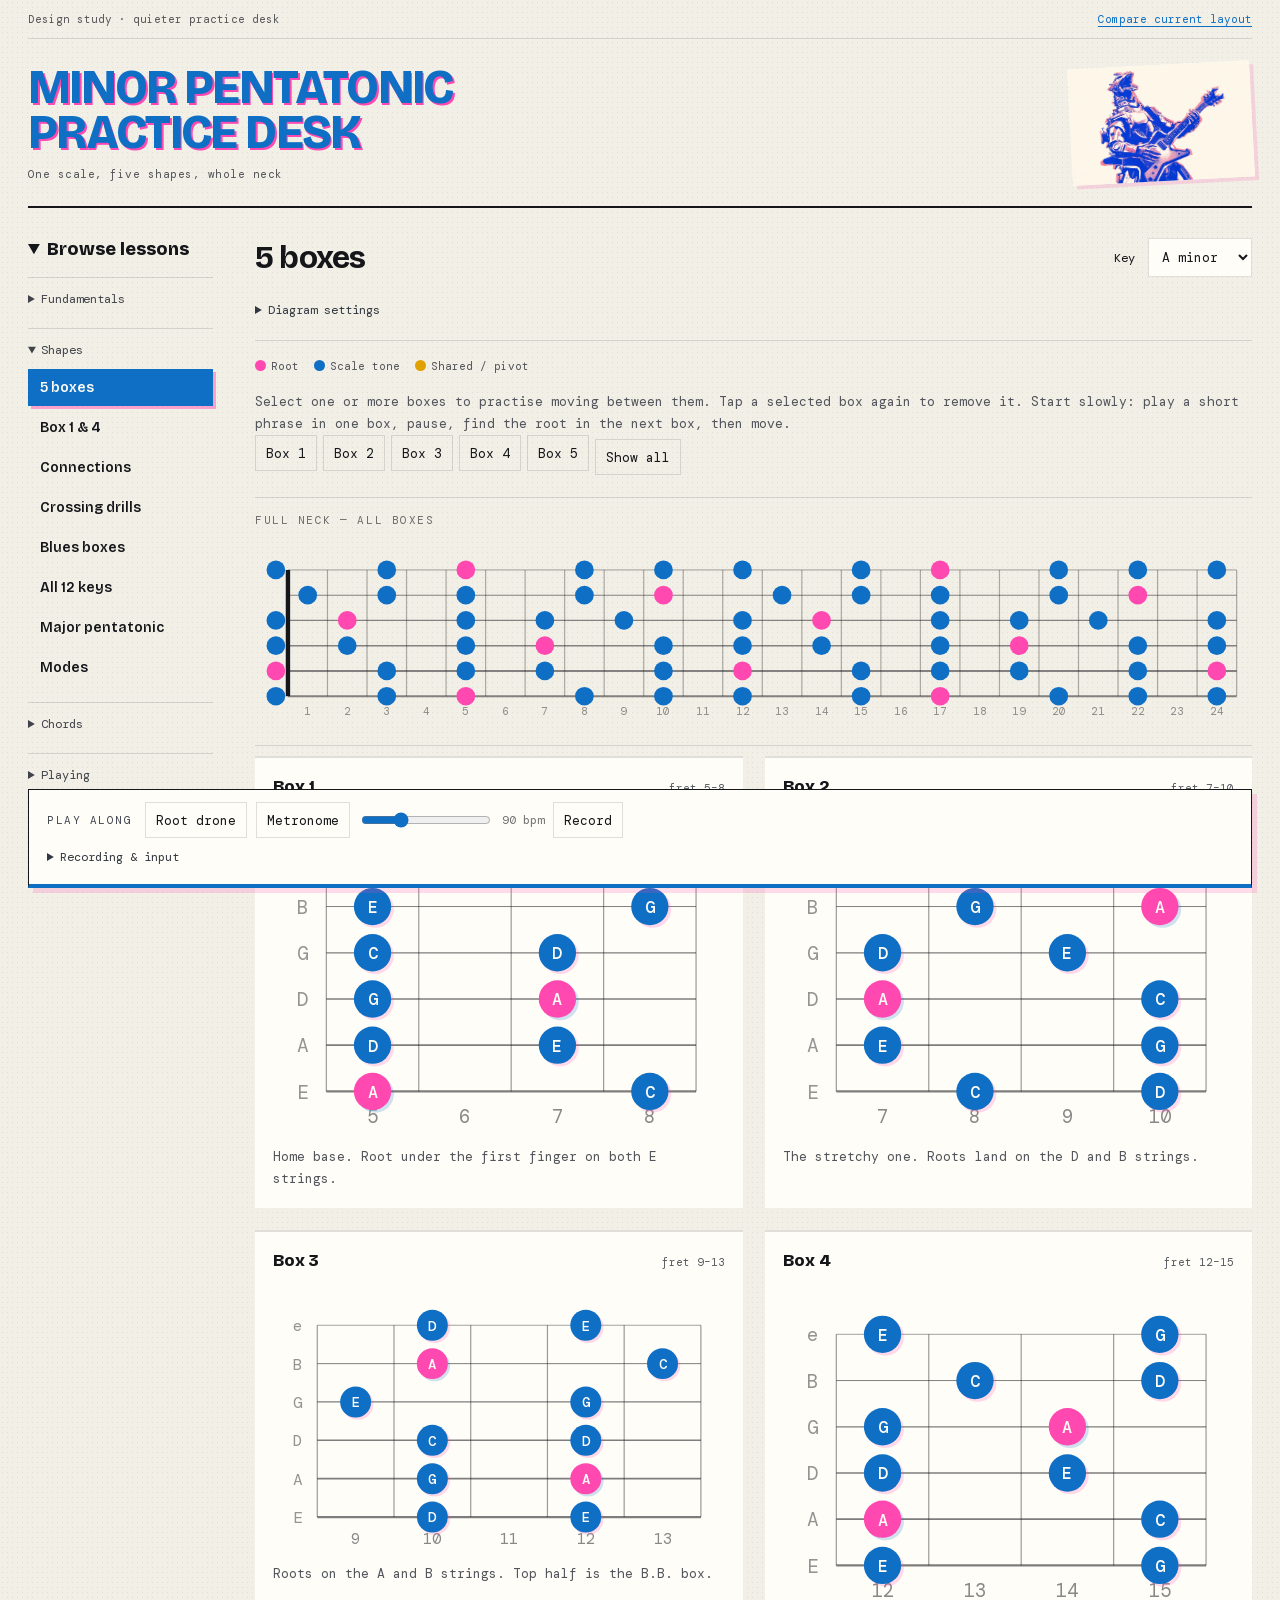
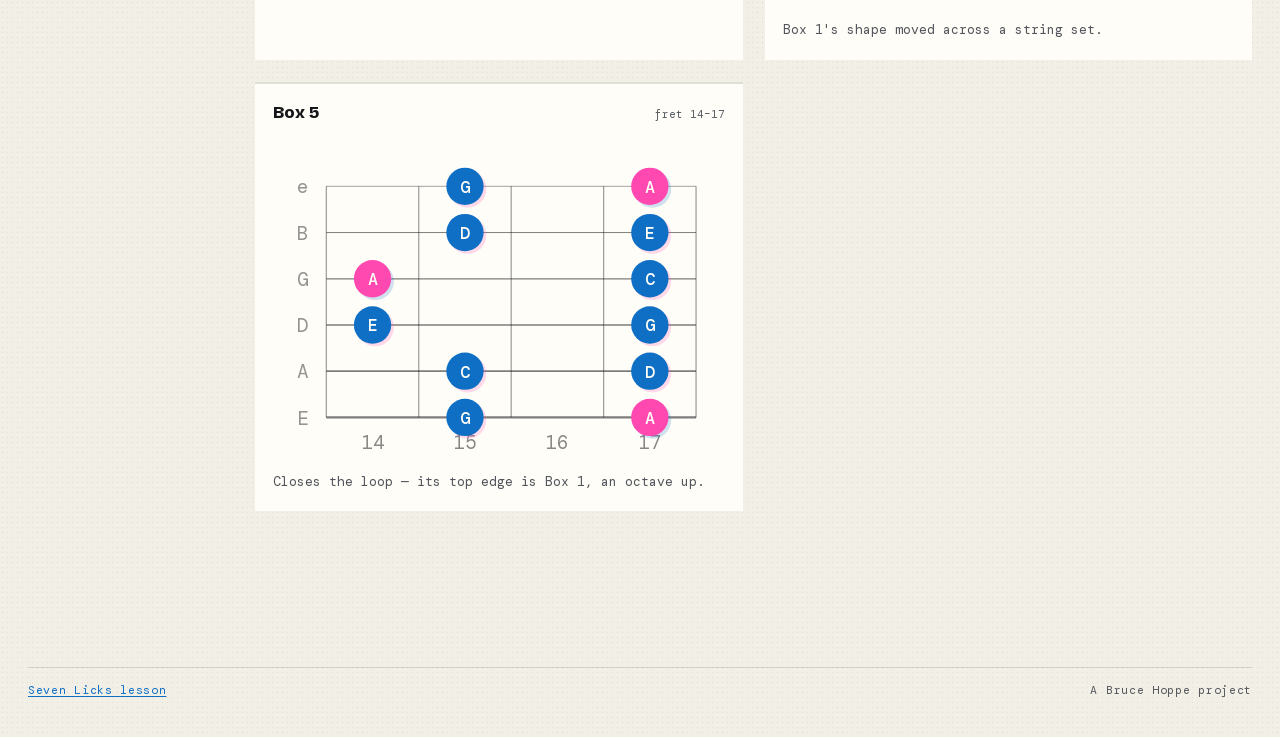
==== docs/ui-mockup/index.html @ 79105e8a "Add interactive risograph UI decluttering study" ====
<!DOCTYPE html>
<html lang="en">
<head>
<base href="../../web/">
<meta charset="utf-8">
<meta http-equiv="Content-Security-Policy" content="default-src 'self'; script-src 'self'; style-src 'self' 'unsafe-inline'; img-src 'self' data:; media-src 'self' blob: data:; object-src 'none'; base-uri 'none'; form-action 'none'">
<meta name="viewport" content="width=device-width, initial-scale=1">
<link rel="icon" href="assets/icon.svg" type="image/svg+xml">
<link rel="apple-touch-icon" href="assets/icon-180.png">
<title>Practice Desk — quieter risograph mockup</title>
<link rel="stylesheet" href="app.css">
<link rel="stylesheet" href="explorers.css">
<link rel="stylesheet" href="../docs/ui-mockup/mockup.css">
</head>
<body>
<div class="wrap">
  <h1>Minor pentatonic<br>practice desk</h1>
  <p class="sub">One scale, five shapes, whole neck</p>

  <figure class="hero">
    <img src="assets/kaiju-guitar.jpg" width="800" height="509"
      alt="A riso-printed kaiju in armour, drawn in blue and pink, playing an electric guitar">
  </figure>

  <div class="row" id="keys"><span class="lbl" id="keylbl">Key</span></div>
  <nav id="views" aria-label="Views"></nav>

  <div class="bar">
    <div class="row" id="labels"><span class="lbl">Dots</span></div>
    <div class="row" id="chords"><span class="lbl">Chord tones</span></div>
    <div class="row" id="regs"><span class="lbl">Register</span></div>
    <div class="row" id="extras"><span class="lbl">Blue note</span></div>
    <div class="row" id="play">
      <span class="lbl">Play along</span>
      <button id="drone">Root drone</button>
      <button id="click">Metronome</button>
      <input type="range" id="bpm" min="40" max="220" value="90" aria-label="Tempo">
      <span id="bpmv" style="font-size:12px;opacity:.6">90 bpm</span>
      <button id="recbtn" aria-pressed="false" title="Record a take: the settings are in the Record row below">Record</button>
      <span id="audiomsg" style="font-size:11.5px;color:var(--pink);flex-basis:100%;line-height:1.5"></span>
    </div>
    <div class="row" id="approw" hidden>
      <span class="lbl">App</span>
      <button id="quitapp">Quit</button>
      <span id="appver" style="font-size:11.5px;opacity:.55"></span>
      <span id="quitmsg" style="font-size:11.5px;color:var(--pink)"></span>
    </div>
  </div>

  <div class="legend">
    <div><i class="swatch" style="background:var(--pink)"></i>Root</div>
    <div><i class="swatch" style="background:var(--blue)"></i>Scale tone</div>
    <div><i class="swatch" style="background:var(--gold)"></i>Shared / pivot</div>
    <div><i class="swatch ringed"></i>Chord tone</div>
    <div><i class="swatch hollow"></i>Optional colour tone</div>
    <div><i class="swatch dashed"></i>♭5 blue note</div>
  </div>

  <section id="v-path">
    <p class="tip" style="max-width:64ch;margin:0 0 8px;font-size:12.5px">
      There's far more here than anyone should try to absorb at once. This is the order to take it in.
      Each stage has one job and a test you can actually fail — <b>don't move on until you pass it</b>.
      The timings are indicative; the tests aren't.</p>
    <p class="tip" style="max-width:64ch;margin:0 0 18px;font-size:12.5px">
      The single most common mistake is treating soloing as a scale problem. It isn't. It's a
      rhythm-and-phrasing problem played with scale notes, which is why stages 1 and 3 matter more
      than everything after them.</p>
    <div class="grid wide" id="path"></div>
  </section>

  <section id="v-tune" hidden>
    <p class="tip" style="max-width:64ch;margin:0 0 18px;font-size:12.5px">
      Two things to do with your guitar plugged in (or near the microphone). Tune before every session:
      a guitar slightly out of tune makes every bend and chord sound wrong, and you learn to hear it as
      normal. Then check your bends: your ear can't judge a bend while your hands are busy making it.
      Both use the input chosen under <b>Record → Settings</b>; nothing is recorded or kept.</p>
    <div class="grid wide">
      <div class="card" id="tunercard">
        <h2>Tuner<em>play one open string at a time</em></h2>
        <div class="row" id="tunings"><span class="lbl">Tuning</span></div>
        <div class="row" style="margin-top:8px"><button id="tunelisten" aria-pressed="false">Start listening</button></div>
        <div id="tunerread" class="tunerread" aria-live="polite"></div>
        <div class="row" id="tunerefs" style="margin-top:10px"><span class="lbl">Hear a string</span></div>
        <p class="tip">Tune up to a note, not down: if a string is sharp, go below it and come back up, so the
          string settles against the peg and stays in tune. Within 5 cents is in tune.</p>
      </div>
      <div class="card" id="bendcard">
        <h2>Bend and vibrato check<em>hear the target, then bend to it</em></h2>
        <div class="row" id="bendpresets"><span class="lbl">Classic bends</span></div>
        <div class="row" style="margin-top:6px"><span class="lbl">String</span>
          <select id="bendstring" aria-label="String"></select>
          <span class="lbl">Fret</span><input type="number" id="bendfret" min="1" max="22" value="7" aria-label="Fret" style="width:4.5em">
          <span class="lbl">Bend</span><select id="bendamt" aria-label="How far to bend">
            <option value="1">½ step</option><option value="2" selected>Whole step</option>
            <option value="3">1½ steps</option><option value="0">None: vibrato only</option></select></div>
        <p class="tip" id="bendwhat"></p>
        <div class="row"><button id="bendheartarget">Hear the target</button><button id="bendhearfret">Hear the fretted note</button>
          <button id="bendlisten" aria-pressed="false">Start listening</button></div>
        <div id="bendtrace" class="bendtrace"></div>
        <div class="status" id="bendstatus" aria-live="polite"></div>
        <ul class="loglist" id="bendlog"></ul>
      </div>
      <div class="card">
        <h2>How to use it<em>three minutes, every session</em></h2>
        <ol>
          <li><b>Hear the target</b>, then play the target note fretted, so it's in your head.</li>
          <li>Play the fretted note and bend up to it. Hold it. Let the note finish: the check reads it when the sound stops.</li>
          <li>Flat is the usual miss, and it's the one that sounds like a mistake. If you land flat, push further with the same fingers; add a finger behind the one bending (third finger bending, second and first behind it).</li>
          <li>Then vibrato: hold the bent note and move it with the wrist, not the finger. Aim for an even speed. Five or six wobbles a second, a quarter of a semitone either side, is a usual blues vibrato; faster and narrower sounds nervous, slower and wider sounds like a singer.</li>
          <li>Five bends in tune in a row, then take it into a lick. Record one, and listen back.</li>
        </ol>
      </div>
    </div>
  </section>

  <section id="v-song" hidden>
    <p class="tip" style="max-width:64ch;margin:0 0 18px;font-size:12.5px">
      The missing piece is almost always this: <b>the scale comes from the song, not from the guitar.</b>
      You don't decide to play A minor pentatonic — the song decides, and your job is to find out what it
      already chose. Here's the whole procedure.</p>
    <div class="grid wide" id="song"></div>
  </section>

  <section id="v-melody" hidden>
    <p class="tip" style="max-width:64ch;margin:0 0 18px;font-size:12.5px">
      Melody is a <b>shape over time</b>. Scale playing is a sequence of notes. These four things
      convert one into the other.</p>
    <div class="grid wide" id="melody"></div>
  </section>

  <section id="v-boxes">
    <p class="tip">Select one or more boxes to practise moving between them. Tap a selected box again to remove it.
      Start slowly: play a short phrase in one box, pause, find the root in the next box, then move.</p>
    <div class="row"><div class="row" id="boxselect" role="group" aria-label="Select practice boxes"></div><button id="boxreset">Show all</button></div>
    <div class="map"><div class="maplabel" id="maplabel" aria-live="polite">Full neck — all boxes</div><div id="fullmap"></div></div>
    <p class="tip" id="boxorder" style="margin:-14px 0 18px;font-size:12px"></p>
    <div class="grid" id="boxes"></div>
  </section>

  <section id="v-hijaz" hidden>
    <p class="tip">Use the pentatonic boxes you know as landmarks for a new sound. Work with one short phrase before exploring the whole scale.</p>
    <div class="row"><button id="hijazexample">Load E example · Box 1 at fret 12</button>
      <a href="five-pentatonic-boxes-phrygian-dominant.html" target="_blank" rel="noreferrer">Open your original E reference</a></div>
    <div class="grid wide" id="hijazlesson"></div>
    <h2>Five familiar neighbourhoods<em>Phrygian dominant around your pentatonic boxes</em></h2>
    <p class="tip">Pink = root; blue = shared 4, 5 and ♭7; gold = ♭2, 3 and ♭6.
      These diagrams show only Phrygian dominant notes. The minor third is omitted.
      Tap notes to hear them; use Dots for names or degrees. These are fret windows, not fixed fingerings: shift rather than force a stretch.
      Your original reference reaches fret 25; the interactive diagrams stop at fret 24. Use Octave down to explore a lower position.</p>
    <div class="grid" id="hijazboxes"></div>
    <div class="grid wide" id="hijazpractice"></div>
  </section>

  <section id="v-open" hidden>
    <p class="tip">Retune, make a chord, play an answer. These diagrams use the named tuning; the rest of the app stays in standard tuning.</p>
    <div class="row" id="opentuningpick"><span class="lbl">Tuning</span></div>
    <div class="grid wide" id="opentuninglesson"></div>
    <h2>Four starting points</h2>
    <div class="grid" id="opentuningcards"></div>
    <div class="tuning-routine" aria-label="Slow practice sequence">
      <div><span>2 minutes</span><b>Tune → recheck</b><span>Check every string twice.</span></div>
      <div><span>4 minutes</span><b>Open → 5 → 7 → open</b><span>One chord every four clicks.</span></div>
      <div><span>4 minutes</span><b>Chord → phrase → rest</b><span>Use the tab. Repeat at 60 bpm.</span></div>
    </div>
    <details><summary>Retuning, practice and sources</summary>
      <ol><li><b>Check every string twice.</b> Tune slowly from standard and recheck after the first pass; changed tension can pull the other strings sharp or flat.</li>
      <li><b>Follow the string markings.</b> Drop D examples use only strings 6–4. Open G examples mute string 6. Open D and E use all six.</li>
      <li><b>Find roots before shapes.</b> Mark every root on the 6th, 5th and 1st strings. In an open tuning, a familiar grip may produce a different chord.</li>
      <li><b>Add one scale fragment.</b> Play the supplied tab over your own loop. Standard-tuning box shapes need remapping after retuning.</li>
      <li><b>Return to standard deliberately.</b> Say the tuning aloud before changing back and retune each string rather than trusting one reference note.</li></ol>
      <p>Sources: Fender's setup guides to Open D, Open E and Drop D tuning; Rocksmith's guide to Open G.</p>
    </details>
  </section>

  <section id="v-solo" hidden>
    <p class="tip" style="max-width:64ch;margin:0 0 14px;font-size:12.5px">
      Pick the shapes you're working on, then build a run inside them. <b>Tap any note on the zone map to
      add it</b> — you'll hear it as you go — and the run below records the order, the tab and the
      fingering. Play it back at the tempo on the slider above.</p>
    <div class="row" id="soloboxes"><span class="lbl">Boxes</span></div>
    <div class="row" id="solopatterns"><span class="lbl">Fill with</span></div>
    <div class="map">
      <div class="maplabel" id="solomaplabel">Zone</div>
      <div id="solomap"></div>
      <p class="tip" id="solozonetip" style="margin:10px 0 0;font-size:12px"></p>
    </div>
    <div class="grid wide" id="solocards"></div>
  </section>

  <section id="v-connect" hidden>
    <p class="tip" style="max-width:60ch;margin:0 0 18px;font-size:12.5px">
      Every box overlaps the next by exactly one note per string: <b>the higher note of a box is the
      lower note of the box above it</b>. Those gold notes are your doors.</p>
    <div class="grid wide" id="connect"></div>
  </section>

  <section id="v-land" hidden>
    <p class="tip" style="max-width:64ch;margin:0 0 8px;font-size:12.5px">
      You don't need five shapes to cover the neck. <b>Box 1 and Box 4 are the two landmarks</b> —
      between them they give you a root under the index finger in two different places, and almost
      everything most players do lives in one or the other.</p>
    <p class="tip" style="max-width:64ch;margin:0 0 18px;font-size:12.5px">
      Learn these two cold and treat 2, 3 and 5 as the connective tissue between them.</p>
    <div class="grid wide" id="land"></div>
  </section>

  <section id="v-major" hidden>
    <p class="tip" style="max-width:64ch;margin:0 0 8px;font-size:12.5px">
      The same five shapes, read from the other end. This is <b>major pentatonic as one diagonal run</b>
      up the neck, root on the A string: two notes on E, three on A, two on D, three on G, two on B,
      three on high e. That 2&ndash;3&ndash;2&ndash;3&ndash;2&ndash;3 alternation is the whole pattern.</p>
    <p class="tip" style="max-width:64ch;margin:0 0 14px;font-size:12.5px">
      Pick a key and the shape keeps its fingering and slides. It carries its own key list, because
      major keys are spelled with flats where the minor ones are not &mdash; D&#9837; major, not C&#9839;.</p>
    <div class="row" id="majorkeys"><span class="lbl">Major key</span></div>
    <div class="row" id="majoropts">
      <span class="lbl">Dots</span>
      <button id="majormode" aria-pressed="false">Note names</button>
      <button id="majorarrows" aria-pressed="true">Shift arrows</button>
    </div>
    <div class="grid wide">
      <div class="card">
        <h2>The diagonal<em id="majorpos"></em></h2>
        <div id="majorboard"></div>
        <p class="tip" id="majorcap"></p>
      </div>
      <div class="card">
        <h2>Frets, string by string<em>high e first</em></h2>
        <pre id="majortab"></pre>
        <p class="tip"><b>The arrows</b> mark the third note on each three-note string &mdash; the stretch
          that moves you up a position.</p>
        <p class="tip"><b>The G-to-B jump</b> is one fret wider than the others because the B string is
          tuned a half step tighter. Same reason barre chords bend there.</p>
        <p class="tip"><b>Relative minor:</b> the same dots played from the sixth degree are the minor
          pentatonic box in the rest of this desk.</p>
      </div>
    </div>
  </section>

  <section id="v-modes" hidden>
    <p class="tip" style="max-width:64ch;margin:0 0 8px;font-size:12.5px">
      <b>A shape is not a mode.</b> Play these notes over the wrong chord and you will hear the major
      scale they came from, not the mode you meant. What makes a mode is the harmony underneath it —
      so start the <b>Root drone</b> in the bar above before you play a single shape here.</p>
    <p class="tip" style="max-width:64ch;margin:0 0 8px;font-size:12.5px">
      Every mode below is drawn from the <b>same root</b> — whichever key is selected at the top. That is
      deliberate. Comparing D dorian to C major tells you they share notes; it tells you nothing about
      how dorian sounds. Holding the root still and moving one note does.
    <p class="tip" style="max-width:64ch;margin:0 0 18px;font-size:12.5px">
      Each mode names the one or two notes that separate it from the major or minor scale you already
      know. Those are drawn <b>gold</b>. Learn to hear those notes and you have learned the mode; the
      rest of the scale you can already play.</p>
    <div class="row" id="modes"><span class="lbl">Mode</span></div>
    <div class="grid wide" id="modesummary"></div>
    <p class="tip" style="max-width:64ch;margin:18px 0 8px;font-size:12.5px">
      The same five neighbourhoods as the pentatonic boxes, with the rest of the scale filled in around
      them. You are not learning five new shapes — you are adding two notes to shapes you have.</p>
    <div class="grid" id="modeboxes"></div>
  </section>

  <section id="v-notes" hidden>
    <p class="tip" style="max-width:64ch;margin:0 0 8px;font-size:12.5px">
      Every shape in this app moves around the neck without your knowing what a single note is called
      &mdash; which works until someone says <b>&ldquo;take it from the B&rdquo;</b>.</p>
    <p class="tip" style="max-width:64ch;margin:0 0 18px;font-size:12.5px">
      Three things, not 144 positions: <b>the open strings</b> (E A D G B e), <b>the seven naturals</b> and
      where the gaps are, and <b>one octave shape</b>. Five minutes a day, one string, said out loud.</p>

    <div class="row" id="notepick"><span class="lbl">Find every</span></div>
    <div class="row" id="stringpick"><span class="lbl">One string</span></div>
    <div class="map">
      <div class="maplabel" id="necklabel"></div>
      <div id="neck"></div>
    </div>

    <div class="grid wide">
      <div class="card">
        <h2>The landmarks<em>learn these first</em></h2>
        <ol>
          <li><b>Open strings, low to high: E A D G B e.</b> Every calculation starts from one of these.</li>
          <li><b>Fret 12 is the open string again</b>, so there are only twelve frets to learn.</li>
          <li><b>B to C and E to F have no sharp between them.</b> Those two gaps are where the mistakes are.</li>
          <li><b>Fret 5 is the next string open</b> &mdash; except G to B, which is fret 4.</li>
          <li><b>The low E and high e are identical.</b> Learn one, you have both.</li>
        </ol>
      </div>
      <div class="card">
        <h2>How to drill it<em>in order</em></h2>
        <ol>
          <li><b>One string, one week.</b> Up the low E naming each note aloud, then down. Two minutes daily.</li>
          <li><b>One note, whole neck.</b> Pick a note above and find every one of them.</li>
          <li><b>Name before you play.</b> Recognition is easy; recall is the skill.</li>
          <li><b>Use it for real.</b> Set a key here, then find that root in five places.</li>
        </ol>
      </div>
    </div>

    <p class="tip" style="max-width:64ch;margin:22px 0 8px;font-size:12.5px">
      <b>The octave shape</b> carries a note you know into an octave you don't &mdash; always the same
      distance, except across the G and B strings, where it shifts a fret.</p>
    <div class="grid" id="octaves"></div>
  </section>

  <section id="v-triads" hidden>
    <div class="card cx-intro">
      <h2>Triads<em>three notes, one recipe</em></h2>
      <p class="tip">A triad is a chord made of three different notes: a root, a 3rd and a 5th.
      Almost every chord you already play is a triad with some notes doubled.</p>
      <p class="tip">On guitar, one fret is one step, so you can count a triad's recipe in frets.
      Start on the root, go up 3 or 4 frets to the 3rd, then 3 or 4 more to the 5th.
      Those two gaps decide the chord's sound. Choose the chord with the <b>Key</b> menu below, or the <b>Root</b> buttons at the top.</p>
      <div id="triads-explorer"></div>
      <h3>What the three views show</h3>
      <ul>
        <li><b>Build it:</b> the recipe on one string. Major is 4 + 3 frets, minor is 3 + 4,
        diminished is 3 + 3 and augmented is 4 + 4.</li>
        <li><b>Change one note:</b> the same grip in all four qualities. Minor moves the 3rd
        down one fret, diminished also moves the 5th down, augmented moves the 5th up.
        The dashed outline shows where the note was.</li>
        <li><b>Inside barre chords:</b> a six-string barre chord holds only three different
        notes. Step across the strings to find the triads hiding in it. Where a group
        of three strings has no 3rd, it's a power chord with an octave, not a triad.</li>
      </ul>
      <h3>Practice order</h3>
      <ol>
        <li>Build it: play each recipe on one string, counting the frets out loud.</li>
        <li>Change one note: play a major grip, then lower one finger for minor. Listen
        to how one fret turns bright into sad.</li>
        <li>Inside barre chords: play your G barre chord, then only its top three
        strings. Same chord, smaller and clearer.</li>
        <li>Take one grip into the 12-bar trainer and play it on every chord change.</li>
      </ol>
      <p class="tip"><b>The test:</b> without looking, turn a major grip into minor, then back again, on
      three different string sets.</p>
    </div>
    <h3 class="cx-more">Every triad shape, in detail</h3>
    <p class="tip" style="max-width:64ch;margin:0 0 8px;font-size:12.5px">
      A triad is a chord with nothing wasted: <b>three notes &mdash; a root, a 3rd and a 5th</b>. Every
      full chord you know is one of these with notes doubled. Strip those doublings away and a chord
      becomes small enough to grab anywhere on the neck.</p>
    <p class="tip" style="max-width:64ch;margin:0 0 8px;font-size:12.5px">
      This is the missing step between a power chord and a scale. A power chord has no 3rd, so it is
      neither major nor minor. A scale is seven notes and easy to wander around in. A triad is the three
      notes that <b>are</b> the chord &mdash; the ones the Blues trainer keeps telling you to aim at.</p>
    <p class="tip" style="max-width:64ch;margin:0 0 18px;font-size:12.5px">
      Take them <b>three strings at a time</b>. That is the whole trick: one small shape on one string
      set, moved to three places, covers the neck. Then move the set.</p>

    <div class="row" id="triadkinds"><span class="lbl">Quality</span></div>
    <div class="row" id="triadsets"><span class="lbl">String set</span></div>
    <div class="grid wide" id="triadsummary"></div>
    <p class="tip" id="triadcount" style="max-width:64ch;margin:18px 0 8px;font-size:12.5px"></p>
    <div class="grid" id="triadshapes"></div>

    <div class="grid wide" style="margin-top:22px">
      <div class="card">
        <h2>Why bother<em>what triads unlock</em></h2>
        <ol>
          <li><b>Play chords anywhere.</b> Three shapes on one string set and you can play that chord at
            any point on the neck, instead of running back to an open position.</li>
          <li><b>Rhythm parts that stay out of the way.</b> Triads on the top three strings sit above the
            bass and below the vocal. Full barre chords in the same spot just make mud.</li>
          <li><b>Solos that follow the chords.</b> The Blues trainer names a target tone every bar. The
            triad <em>is</em> those target tones, in a shape your hand can find.</li>
          <li><b>Chord &rarr; arpeggio &rarr; scale.</b> Play the triad, play the same notes one at a
            time, then fill in the scale around it in the same position. Do that with every new chord and
            the neck stops being a grid of shapes.</li>
        </ol>
      </div>
      <div class="card">
        <h2>How to practise them<em>in order</em></h2>
        <ol>
          <li><b>One quality, one string set.</b> Major on strings 1&ndash;2&ndash;3. Play all three
            shapes up the neck, then back down, naming the bass note each time.</li>
          <li><b>Major to minor.</b> Take each shape and move the single note that is the 3rd down one
            fret. Same shape family, opposite mood &mdash; hear it.</li>
          <li><b>Move the set, not the shape.</b> Same three shapes on strings 2&ndash;3&ndash;4. The
            geometry shifts when the B string is involved; that is the same G-to-B exception as everywhere
            else.</li>
          <li><b>Over the trainer.</b> Start the 12-bar trainer and play one triad per bar. Nothing
            teaches chord changes faster than having to find one in time.</li>
        </ol>
        <p class="tip">Dot labels follow the <b>Dots</b> setting in the toolbar: switch to Intervals to
          see 1, 3 and 5 instead of note names.</p>
      </div>
    </div>
  </section>

  <section id="v-inv" hidden>
    <div class="card cx-intro">
      <h2>Inversions<em>three grips of the same chord</em></h2>
      <p class="tip">A triad has three notes. An inversion is just a different one of them on the
      bottom. Picture three cards in a stack: take the bottom card, put it on top, and
      you have the next inversion.</p>
      <p class="tip">In a band, the bass player covers the lowest note, so you don't need to think
      about bass notes yet. Think of inversions as three grips of the same chord,
      stacked up the neck. The names come later. Choose the chord with the <b>Key</b> menu below, or the <b>Root</b> buttons at the top.</p>
      <h3>How to read the explorer</h3>
      <ul>
        <li>Colour shows each note's job: root, 3rd or 5th. The root is also a square,
        so you can spot it without colour.</li>
        <li>The card stack shows the grip from top string to bottom string. The bottom
        card is outlined. Step up the neck and watch the bottom card move to the top.</li>
        <li>The outlined dots are the other grips of the same chord, so you can see the
        whole cycle while you play one grip.</li>
      </ul>
      <div id="inversions-explorer"></div>
      <h3>Practice order</h3>
      <ol>
        <li>Stay on G B e and switch between Major and Minor. Only the 3rd moves, down
        one fret. That is the difference between major and minor in every grip.</li>
        <li>Move down the string sets: D G B, then A D G, then E A D. Shapes change on
        sets that include the B string, because the B string is tuned differently.
        The colours still tell you which inversion you're on.</li>
        <li>Turn on the pentatonic with A minor. Every minor grip sits inside the scale
        you already know: these are the chord tones to land on when you solo.</li>
        <li>Press Play all up the neck and play each grip along with it. Then try a new
        key without looking at the screen.</li>
      </ol>
      <p class="tip"><b>The test:</b> play the three grips of G on the top strings with your eyes closed,
      then find the same three for C.</p>
    </div>
    <h3 class="cx-more">Why it matters</h3>
    <p class="tip" style="max-width:64ch;margin:0 0 8px;font-size:12.5px">
      Forget the word. <b>An inversion is one action on a chord you already know:</b> take the bottom
      note and move it to the top. <b>Press the button below and watch it happen</b> &mdash; three
      presses bring it back where it started.</p>
    <p class="tip" style="max-width:64ch;margin:0 0 18px;font-size:12.5px">
      Nothing added, nothing removed: same chord, same three notes, stacked in a different order.</p>

    <div class="grid wide" id="invdemo"></div>
    <div class="grid wide" id="invmove" style="margin-top:20px"></div>
    <div class="grid wide" id="invnot" style="margin-top:20px"></div>

    <p class="tip" style="max-width:64ch;margin:26px 0 8px;font-size:12.5px">
      <b>Now on the guitar.</b> The same three stacks as three shapes you can hold. The bottom note of
      each diagram is the bottom note of each stack above &mdash; the only thing that differs.</p>
    <div class="row" id="invsets"><span class="lbl">String set</span></div>
    <div class="grid" id="invwhat"></div>

    <p class="tip" style="max-width:64ch;margin:26px 0 8px;font-size:12.5px">
      <b>Two chords is enough to feel it.</b> Play the first. Then the second the way you already know
      it &mdash; notice the jump. Then the third card, the same chord inverted: no jump at all.</p>
    <div class="grid" id="invtwo"></div>

    <p class="tip" style="max-width:64ch;margin:22px 0 8px;font-size:12.5px">
      <b>Three shapes, then they repeat.</b> Root, first, second, root an octave up &mdash; one cycle
      covering the whole neck. See it and you stop learning positions.</p>
    <div class="map">
      <div class="maplabel" id="invnecklabel"></div>
      <div id="invneck"></div>
    </div>

    <p class="tip" style="max-width:64ch;margin:22px 0 8px;font-size:12.5px">
      <b>The payoff, measured.</b> What that does for one change, inversions do for a whole song. Below,
      the same progression twice on one neck &mdash; every chord in root position, then each taking its
      nearest shape &mdash; with the distance measured.</p>
    <div class="row" id="invprogs"><span class="lbl">Progression</span></div>
    <p class="tip" id="invprogtip" style="max-width:64ch;margin:0 0 14px;font-size:12.5px"></p>
    <div class="grid wide" id="invcompare"></div>
    <p class="tip" id="invverdict" style="max-width:70ch;margin:16px 0 0;font-size:13px"></p>

    <div class="grid wide" style="margin-top:26px">
      <div class="card">
        <h2>What inversions are for<em>most useful first</em></h2>
        <ol>
          <li><b>Stay in one place.</b> Changes stop being jumps: fewer missed chords, less noise between them.</li>
          <li><b>Voice leading.</b> Notes move a fret or not at all. That is what makes a part sound
            arranged rather than strummed.</li>
          <li><b>Choose the bass note.</b> C/E between C and F walks the bass C&ndash;E&ndash;F. That is
            what a slash chord is for.</li>
          <li><b>Control the top note.</b> The highest note is heard as the melody, so the inversion picks
            the tune.</li>
        </ol>
      </div>
      <div class="card">
        <h2>How to practise them<em>in order</em></h2>
        <ol>
          <li><b>One chord, three shapes.</b> Root, first, second, root &mdash; and back, naming the bass aloud.</li>
          <li><b>Two chords.</b> Play I, then find the IV closest to your hand before moving.</li>
          <li><b>Whole progression, one five-fret region.</b> Then again five frets higher.</li>
          <li><b>Over the 12-bar trainer.</b> One chord per bar. A jump means you chose wrong in the bar before.</li>
        </ol>
      </div>
    </div>

    <p class="tip" style="max-width:64ch;margin:22px 0 0;font-size:12.5px">
      A caution: the lowest note is only the bass if nobody else is playing one. Alone, your C/E is an
      inversion; over a bass player holding the root, it is a texture and the chord still sounds like C.</p>
  </section>

  <section id="v-chart" hidden>
    <p class="tip" style="max-width:64ch;margin:0 0 8px;font-size:12.5px">
      Every key at once. <b style="color:var(--blue)">Blue = Box 1</b>,
      <b style="color:#9a6f00">gold = Box 4</b>, pink rings are roots. Labels under each zone read
      <i>shape · starting fret</i>. Where a shape fits twice on a 22-fret neck it's drawn twice —
      that's the same shape an octave apart, not a new one.</p>
    <p class="tip" style="max-width:64ch;margin:0 0 18px;font-size:12.5px">
      Notice the pattern: <b>the gold zone is always seven frets right of the blue one</b>, in every
      key, without exception. That gap never changes — only where the pair sits on the neck.</p>
    <p class="tip" style="max-width:64ch;margin:0 0 18px;font-size:12.5px">
      <b style="color:var(--pink)">The pink path is the slide run</b> from Box 1 up into Box 4 — every
      note of it, with arrows on the two slides. It's the same run in every key; only the fret numbers
      move.</p>
    <p class="tip" style="max-width:64ch;margin:0 0 18px;font-size:12.5px">
      The faint grey dots are the rest of the scale. <b>There's no empty ground between the two
      landmarks</b> — Boxes 2 and 3 fill it, and the slide run walks straight through them. Tap any key
      to load it into the rest of the app.</p>
    <div class="grid" id="chart" style="grid-template-columns:repeat(auto-fit,minmax(420px,1fr))"></div>
  </section>

  <section id="v-blues" hidden>
    <p class="tip" style="max-width:60ch;margin:0 0 18px;font-size:12.5px">
      Not separate scales — small, high-value neighbourhoods carved out of the boxes you already know.</p>

    <div class="map">
      <div class="maplabel" id="bluesmaplabel">Whole neck — all five boxes with the ♭5 dropped in</div>
      <div id="bluesmap"></div>
      <div class="row" id="bluesfocus" style="margin-top:12px"><span class="lbl">Isolate</span></div>
      <p class="tip" id="bluestip" style="margin:8px 0 0;font-size:12px;max-width:64ch"></p>
    </div>

    <div class="grid" id="blues"></div>

    <div class="grid wide" style="margin-top:20px">
      <div class="card">
        <h2>How B.B. used it<em>economy</em></h2>
        <p class="tip">His root sits on the <b>B string under the index finger</b> — that's the anchor the
        whole box is built around, and it's why you so often saw him planted in one place, barely moving.
        The box is small on purpose. Nothing is there to run through; every note has to earn its place,
        so the expression comes from touch, vibrato and the exact timing of a bend rather than from
        speed.</p>
        <p class="tip">The theory move that makes it sound like him: he leans on the <b>major 6th</b>
        — the dashed note above — often in place of the ♭7. That single swap tilts a minor-sounding
        shape toward major, which is why his playing sounds sweet and vocal rather than dark. Keep the
        ♭7 as seasoning, not a foundation. One caution: over a genuinely minor blues the 6th clashes,
        so the sweet note belongs in major/dominant blues.</p>
        <p class="tip">And the vibrato. His was fast, wide and generated from the wrist, applied to a
        held note as the destination of a phrase. Practise it alone: one note, thirty seconds, no
        other notes allowed.</p>
      </div>
      <div class="card">
        <h2>How Albert used it<em>violence</em></h2>
        <p class="tip">Five notes off the top of Box 2 and almost nothing else — he reused the same
        small vocabulary constantly. What makes it enormous is the bending. He <b>overbent</b>: not
        just a whole step, but a step and a half or two full steps, bending one note up to the pitch
        of a note three or four frets higher, then dropping it in stages rather than releasing cleanly.
        He also stacked bends — hitting the same fret with a half-step, then a whole step, then further
        — so one note produced several pitches.</p>
        <p class="tip">Phrasing tells: he came in <b>late</b>, often on beat two rather than beat one,
        which gives the lines their slinky, behind-the-beat drag. And he liked resolving to the
        <b>5th</b> instead of the root — less final, more suspended.</p>
        <p class="tip">Worth knowing before you try to match him: he was a left-hander playing a
        right-handed Flying V flipped over, so the treble strings were nearest the floor and he
        <i>pulled</i> them downward instead of pushing up. He tuned well below standard, used very
        light strings, and played with thumb and fingers, no pick. The bends aren't superhuman —
        the setup was doing a lot of the work. On your SG in standard tuning, a step and a half is
        a realistic ceiling; go for the sound of the phrasing, not the exact interval.</p>
      </div>
      <div class="card">
        <h2>Where to hear and read it<em>search these titles</em></h2>
        <p class="tip"><b>Listen first.</b> B.B.: <i>Live at the Regal</i> (1965) — the whole record is
        the box in action. Albert: <i>Born Under a Bad Sign</i> (1967), and <i>Blues Power</i> from
        <i>Live Wire/Blues Power</i> for the bending at full stretch.</p>
        <p class="tip"><b>B.B. box lessons</b><br>
        Guitar World — the movable B.B. box<br>
        Premier Guitar — Deep Blues, with notation and a backing track<br>
        Happy Bluesman — what it is and how to use it<br>
        Active Melody — his approach to a solo</p>
        <p class="tip"><b>Albert King lessons</b><br>
        Happy Bluesman — the Albert King box<br>
        Happy Bluesman — bend stacking<br>
        Guitar World — Jared James Nichols on Albert's fingerstyle<br>
        Riff Journal — his upside-down setup and bending technique</p>
      </div>
    </div>
  </section>

  <section id="v-power" hidden>
    <p class="tip" style="max-width:62ch;margin:0 0 18px;font-size:12.5px">
      Two notes, no third, movable anywhere. The chords under a riff and the pentatonic scale over it are
      built from the same handful of notes — this is the rhythm side of everything else in here.</p>
    <div class="grid" id="power"></div>
    <h2 style="font-family:'Bricolage Grotesque',system-ui,sans-serif;font-size:20px;margin:30px 0 14px;
      text-transform:uppercase;letter-spacing:.02em">A full power-chord song</h2>
    <div class="grid" id="pcsong"></div>
  </section>

  <section id="v-form" hidden>
    <p class="tip" style="max-width:62ch;margin:0 0 18px;font-size:12.5px">
      How the pieces get ordered. Block width is bar count, so the shapes below are to scale.</p>
    <div class="grid" id="form"></div>
  </section>

  <section id="v-licks" hidden>
    <p class="tip" style="max-width:60ch;margin:0 0 8px;font-size:12.5px">
      Numbers are playing order. <b>b</b> bend, <b>r</b> release, <b>/</b> slide, <b>~</b> vibrato.</p>
    <p class="tip" style="max-width:60ch;margin:0 0 18px;font-size:12.5px">
      There is also a longer written lesson on seven Box 1 licks in A minor:
      <a href="seven-licks.html">open the Seven Licks lesson</a>.</p>
    <div class="grid wide" id="licks"></div>
  </section>

  <section id="v-cross" hidden>
    <p class="tip" style="max-width:62ch;margin:0 0 18px;font-size:12.5px">
      There is only one connection rule, repeated four times: <b>on every string, the upper note of a
      box is the lower note of the box above it</b>. Work these four drills in order — each one is a
      prerequisite for the next.</p>
    <div class="grid wide" id="cross"></div>
  </section>

  <section id="v-practice" hidden>
    <p class="tip" style="max-width:62ch;margin:0 0 18px;font-size:12.5px">
      Two timed routines from your practice guide, then the generators and tools.</p>
    <div class="grid wide" id="guide"></div>
    <h2 style="font-family:'Bricolage Grotesque',system-ui,sans-serif;font-size:20px;margin:30px 0 14px;
      text-transform:uppercase;letter-spacing:.02em">Tools</h2>
    <div class="grid wide">
      <div class="card" id="todaycard">
        <h2>Today<em>what to do next</em></h2>
        <div class="status" id="todaystreak"></div>
        <ul class="loglist" id="todaylist"></ul>
      </div>
      <div class="card" id="changescard">
        <h2>One-minute changes<em>the chord change, not the chord</em></h2>
        <p class="tip">Pick two chords. For one minute, switch between them as cleanly as you can, strumming once on each,
          and count each change (tap the button or press Space). Most of the difficulty in songs is the change,
          and this is the fastest way to make it automatic. Do two or three pairs a day; beat your best.</p>
        <div class="row" id="changepairs"></div>
        <div id="changeshapes" class="changeshapes"></div>
        <div class="row" style="margin-top:10px"><button id="changestart" aria-pressed="false">Start a minute</button>
          <button id="changetap" class="big" disabled>Changed</button><span id="changeclock" class="changeclock">1:00</span></div>
        <div class="status" id="changestatus" aria-live="polite"></div>
        <ul class="loglist" id="changelog"></ul>
      </div>
      <div class="card">
        <h2>Ear drill<em>hear the degree, then find it</em></h2>
        <p class="tip">The root plays, then one note of the scale. Name its degree by ear, then play it on your guitar.</p>
        <div class="row" id="earbtns"></div>
        <div class="row" style="margin-top:10px"><button id="earagain">Hear it again</button><button id="earroot">Hear the root</button><button id="earnext">New note</button></div>
        <div class="status" id="earstatus" aria-live="polite"></div>
        <ul class="loglist" id="earstats"></ul>
      </div>
      <div class="card">
        <h2>Find the note<em>tap the dots</em></h2>
        <div id="quizboard"></div>
        <div class="status" id="quizstatus"></div>
        <div class="row" style="margin-top:10px"><button id="newquiz">New drill</button></div>
      </div>
      <div class="card">
        <h2>Session<em>interleaved, ~25 min</em></h2>
        <ol id="session"></ol>
        <div class="row" style="margin-top:12px"><button id="newsession">Build another</button><button id="completesession">Log complete</button></div>
        <p class="tip">Say the shape's name out loud before you play it, and record one take at the end.</p>
      </div>
      <div class="card">
        <h2>Focus timer<em>work, then rest</em></h2>
        <div class="timerface" id="timerface" aria-live="polite">05:00</div>
        <div class="row">
          <button class="timerpreset" data-min="3">3 min</button><button class="timerpreset" data-min="5">5 min</button>
          <button class="timerpreset" data-min="10">10 min</button><button id="toggletimer">Start</button><button id="resettimer">Reset</button>
        </div>
        <p class="tip" id="timerstatus">Choose one drill. The timer keeps the session focused and sounds a cue when time is up.</p>
      </div>
      <div class="card">
        <h2>Tempo ladder<em>clean reps earn speed</em></h2>
        <p class="tip">Run the metronome at the current tempo, then add 5 bpm after each clean round. Mark a miss to drop 5 bpm and rebuild.</p>
        <div class="timerface"><span id="ladderbpm">90</span> <span style="font-size:14px">bpm</span></div>
        <div class="row"><button id="ladderclean">Clean · +5</button><button id="laddermiss">Miss · −5</button><button id="ladderreset">Start over</button></div>
        <div class="status" id="ladderstatus">Round 1 · starting tempo</div>
      </div>
      <div class="card">
        <h2>Practice log<em>stored on this device</em></h2>
        <div class="status" id="logsummary"></div><ul class="loglist" id="loglist"></ul>
        <div class="row" style="margin-top:10px"><button id="clearlog">Clear log</button></div>
        <p class="tip">Only completed generated sessions are recorded. Nothing leaves your browser.</p>
      </div>
    </div>
  </section>

  <section id="v-theory" hidden>
    <p class="tip theory-lead">
      Practice is not the score at the end of a repetition. <b>Learning is what returns after a gap,</b>
      in a new key, at a new starting point, or inside a complete song. This section turns the research
      behind the practice guide into decisions you can make at the guitar.</p>

    <div class="theory-cycle" aria-label="A research-informed practice cycle">
      <div><span>1</span><b>Cold attempt</b><small>Try before reviewing.</small></div>
      <div><span>2</span><b>Name the sound</b><small>Choose one audible result.</small></div>
      <div><span>3</span><b>Focused work</b><small>Repair a small passage.</small></div>
      <div><span>4</span><b>Change one thing</b><small>Start, key or context.</small></div>
      <div><span>5</span><b>Record once</b><small>Choose the next repair.</small></div>
      <div><span>6</span><b>Return later</b><small>Retest after a gap.</small></div>
    </div>

    <div class="arrangement-workbench">
      <div class="arrangement-intro">
        <h2>Finish the whole arrangement.</h2>
        <p>Map every section and the ending. Build a simplified complete form before polishing details.</p>
      </div>
      <div class="arrangement-map" aria-label="Example complete song form, with block width showing bar count">
        <div style="--bars:4"><b>Intro</b><small>4 bars</small></div>
        <div style="--bars:8"><b>Verse</b><small>8 bars</small></div>
        <div style="--bars:8"><b>Chorus</b><small>8 bars</small></div>
        <div style="--bars:8"><b>Verse</b><small>8 bars</small></div>
        <div style="--bars:8"><b>Chorus</b><small>8 bars</small></div>
        <div style="--bars:4"><b>Ending</b><small>4 bars</small></div>
      </div>
      <div class="repair-loop" aria-label="Whole-part-whole song repair">
        <div><span>1</span><b>Full take</b><small>Mark the first disruption.</small></div>
        <i aria-hidden="true">→</i>
        <div><span>2</span><b>Short repair</b><small>Include music on both sides.</small></div>
        <i aria-hidden="true">→</i>
        <div><span>3</span><b>Restore the form</b><small>Play through without restarting.</small></div>
      </div>
      <div class="arrangement-projects">
        <article>
          <h3>Song A <small>first complete project</small></h3>
          <label for="theory-song-a">Song and artist</label>
          <input id="theory-song-a" maxlength="150" placeholder="Choose a song you want to finish">
          <label for="theory-form-a">Version, section map, tempo and next repair</label>
          <textarea id="theory-form-a" maxlength="2000" rows="5"
            placeholder="Lesson/version • intro → verse → chorus… → ending • tempo • hardest join"></textarea>
          <p>Begin now. Learn the ending early.</p>
        </article>
        <article>
          <h3>Song B <small>next complete project</small></h3>
          <label for="theory-song-b">Song and artist</label>
          <input id="theory-song-b" maxlength="150" placeholder="Choose once Song A is ready to maintain">
          <label for="theory-form-b">Version, section map, tempo and next repair</label>
          <textarea id="theory-form-b" maxlength="2000" rows="5"
            placeholder="List every section, the ending, unfamiliar techniques and the next repair"></textarea>
          <p>Add B when A is continuous; keep A in rotation.</p>
        </article>
      </div>
      <div class="row arrangement-save">
        <button id="save-arrangements" type="button">Save song projects</button>
        <span id="arrangement-status" class="status" role="status"></span>
      </div>
      <div class="arrangement-checkpoint">
        <h3>Ready to share</h3>
        <div class="readiness" aria-label="Complete-song readiness markers">
          <span><b>1–2–3–4</b><small>Clear count-in</small></span>
          <span><b>A → B → C</b><small>Sections in order</small></span>
          <span><b>♩ = steady</b><small>Rhythm + harmony</small></span>
          <span><b>Slip ↗ rejoin</b><small>Keep going</small></span>
          <span><b>■</b><small>Intentional ending</small></span>
        </div>
        <p>Confirm all five in two full takes on separate practice days. A labelled simplified arrangement counts.</p>
      </div>
      <p class="arrangement-harmony"><b>Lead follows the song.</b> Check the key and chords before adding a scale.</p>
    </div>

    <div class="grid wide theory-grid">
      <article class="card theory-card">
        <p class="evidence-tag">Strong learning principle</p>
        <h2>Test tomorrow<em>not after ten repeats</em></h2>
        <p class="tip">Fluency during a session can be temporary. Begin with one unassisted attempt,
          work on the smallest failed part, then test the same target on another day. Keep the tempo and
          passage fixed so the comparison means something.</p>
        <p class="try-this"><b>Use it:</b> record a cold Box 1 → Box 2 crossing before looking at the diagram.</p>
      </article>

      <article class="card theory-card">
        <p class="evidence-tag">Music experiment</p>
        <h2>Plan → attempt → review<em>make feedback actionable</em></h2>
        <p class="tip">Set one precise goal, make an attempt, compare the result with the goal, and write
          one next action. A small randomized study with collegiate wind players supports this
          self-regulation loop; it does not establish an ideal session length for guitar.</p>
        <p class="try-this"><b>Use it:</b> “land the bend in tune” → record → “slow the approach, keep the target.”</p>
      </article>

      <article class="card theory-card new-evidence">
        <p class="evidence-tag">Additional music evidence</p>
        <h2>Hear the result first<em>external focus</em></h2>
        <p class="tip">Before playing, imagine or sing the phrase with its timing, tone and ending. While
          playing, attend to that intended sound rather than issuing instructions to each finger. A
          seven-player natural-trumpet study found better accuracy with this approach, but the sample
          was small and the result needs broader replication.</p>
        <p class="try-this"><b>Use it:</b> sing a two-bar answer, gesture its contour, then find it on the neck.</p>
      </article>

      <article class="card theory-card">
        <p class="evidence-tag">Context-dependent</p>
        <h2>Stabilize, then vary<em>blocked + interleaved</em></h2>
        <p class="tip">Use a short block to make an unfamiliar movement workable. Then rotate among a few
          related tasks or change one condition: key, tempo, starting string, or musical context. General
          motor research favours random practice for transfer, but applied effects are smaller and music
          studies are mixed—so random switching is not a universal rule.</p>
        <p class="try-this"><b>Use it:</b> four clean Box 1 crossings, then alternate Box 1, Box 2 and a song phrase.</p>
      </article>

      <article class="card theory-card new-evidence">
        <p class="evidence-tag">Additional music evidence</p>
        <h2>Hear a model, record, then judge yourself<em>model + self-evaluation</em></h2>
        <p class="tip">Hewitt (2001) compared junior-high band students who did or did not listen to a
          model, and did or did not evaluate their own recorded playing. Those who listened to a model
          <i>while</i> evaluating themselves improved more in tone, melodic and rhythmic accuracy,
          interpretation and overall performance; a model on its own made no difference, and intonation,
          technique and tempo did not improve more. It was 82 students on band instruments, so it is
          indirect evidence for guitar, but it is the reason this desk asks you to record, rate and
          re-rate a take rather than only play.</p>
        <p class="try-this"><b>Use it:</b> hear the model, record a take, rate it against one focus, then listen and rate again two days later.</p>
      </article>

      <article class="card theory-card new-evidence">
        <p class="evidence-tag">Additional music evidence</p>
        <h2>Let sleep divide attempts<em>consolidation, not magic</em></h2>
        <p class="tip">Piano studies found accuracy or some kinds of musical knowledge improved across
          intervals containing sleep. Sleep did not improve every measure, so treat it as a reason to stop
          a good session and retest—not as a substitute for practice.</p>
        <p class="try-this"><b>Use it:</b> end with three accurate slow passes; retest cold the next day before adding speed.</p>
      </article>

      <article class="card theory-card new-evidence">
        <p class="evidence-tag">Useful caution</p>
        <h2>Rest protects quality<em>the mechanism is disputed</em></h2>
        <p class="tip">Brief rests can reduce fatigue and give you a moment to hear the next phrase. Recent
          motor-sequence experiments challenge the claim that gains after ten-second breaks prove rapid
          offline learning. Take breaks to reset attention and tension; judge learning with a later test.</p>
        <p class="try-this"><b>Use it:</b> stop when timing or tension degrades, breathe, audiate once, then resume.</p>
      </article>
    </div>

    <div class="theory-boundary">
      <h2>What the evidence does not decide</h2>
      <p>The studies do not prescribe a perfect BPM ladder, a universal number of repetitions, or this
        desk’s 25-minute routine. Most music studies are small and many motor-learning studies use simple
        laboratory sequences rather than guitar performance. Use the principles as experiments: define a
        target, compare recordings after a gap, and keep the version that transfers into music.</p>
    </div>

    <details class="theory-sources">
      <summary>Research notes and sources</summary>
      <ul>
        <li>Boucher, Creech &amp; Dubé: guitar video feedback (DOI 10.1177/1029864918817577) — recording can change practice strategy; recording alone does not guarantee improvement.</li>
        <li>Miksza: self-regulation instruction (DOI 10.1177/0305735613500832) — a small randomized wind-player study supporting planning, self-evaluation and reflection.</li>
        <li>Soderstrom &amp; Bjork: learning versus performance (DOI 10.1177/1745691615569000) — why immediate improvement and durable learning must be measured separately.</li>
        <li>Simmons: distributed music practice (DOI 10.1177/0022429411424798) — supports returning to a task after a gap, without fixing a universal schedule.</li>
        <li>Williams, van Ketel &amp; Schaefer: external focus in music practice (DOI 10.1177/20592043231151416) — promising accuracy findings in seven conservatoire trumpet players.</li>
        <li>Hewitt (2001): modeling, self-evaluation and self-listening in junior-high instrumentalists, <i>Journal of Research in Music Education</i> 49(4), 307–322 (DOI 10.2307/3345614) — 82 band students; a model helped when combined with evaluating your own recording, not on its own, and not for intonation, technique or tempo.</li>
        <li>Simmons &amp; Duke: sleep and a keyboard melody (ERIC EJ763007) — music-specific evidence of accuracy gains across sleep.</li>
        <li>Van Hedger et al.: sleep consolidation of musical competence (2015) — sleep affected conceptual and motor errors differently.</li>
        <li>Czyż, Wójcik &amp; Solarská: contextual-interference meta-analysis (PMID 39205981) — transfer favoured random practice overall, with a smaller non-significant applied-setting estimate.</li>
        <li>Carter &amp; Grahn: blocked and interleaved music practice (PMC4989027) — a realistic but small advanced-clarinet study; broader music findings remain mixed.</li>
        <li>Micro-offline gains reappraisal (PMC12595466) — five motor-sequence experiments found short-rest gains were transient rather than evidence of offline learning.</li>
      </ul>
      <p class="tip">Focused research update checked 17 September 2026; not a systematic review. The guitar
        program this desk was designed from remains the design reference. Claims above distinguish direct
        music evidence from broader motor-learning evidence.</p>
    </details>
  </section>

  <section id="v-songs" hidden>
    <div class="card">
      <h2>Songs</h2>
      <p class="tip">Learn the whole song, then spend time on the part that needs it. Import an audio file you own; it stays in this browser on this device.</p>
      <div class="row">
        <label>Import audio <input id="songfile" type="file" accept=".mp3,.m4a,.wav,audio/mpeg,audio/mp4,audio/wav"></label>
        <label>Your songs <select id="songlist"><option value="">Choose a song</option></select></label>
      </div>
      <div id="songdetails" hidden>
        <div class="row">
          <label>Title <input id="songtitle" maxlength="200"></label>
          <label>Key <select id="songkey"></select></label>
          <label>BPM <input id="songbpm" type="number" min="40" max="200" value="90"></label>
          <button id="songtap">Tap tempo</button>
          <label>First downbeat (seconds) <input id="songdownbeat" type="number" min="0" step="0.001" value="0"></label>
          <button id="songsetdownbeat">Downbeat is here</button>
          <label>Form <input id="songform" maxlength="1000" placeholder="Intro, verse, chorus…"></label>
          <button id="songsave">Save details</button>
        </div>
        <div class="row">
          <label>Speed <select id="songspeed"><option value="1">100%</option><option value="0.9">90%</option><option value="0.75">75%</option><option value="0.5">50%</option></select></label>
          <label><input id="songcount" type="checkbox" checked> Four-beat count-in</label>
          <label><input id="songloop" type="checkbox"> A–B loop</label>
          <label>A (seconds) <input id="songloopa" type="number" min="0" step="0.01"></label>
          <label>B (seconds) <input id="songloopb" type="number" min="0" step="0.01"></label>
          <button id="songplay">Play song</button><button id="songstop">Stop song</button>
          <span id="songposition"></span>
        </div>
        <div class="row">
          <label>Chords <input id="songchords" maxlength="400" placeholder="Am | Dm | E7  (one bar each; repeats)" size="34"></label>
          <span id="songchordnote" class="bandnote"></span>
          <button id="songfindkey" title="Not sure of the key? The Over a song page walks you to the home note.">Not sure of the key? Find the home note</button>
        </div>
        <p class="tip">Enter the chords, then in any view turn Chord tones to <b>Follow backing</b>: the notes of each chord light up as the song plays, and the key buttons choose the pentatonic box for your solo.</p>
        <h3 class="cx-more">Sections</h3>
        <div id="songsections"></div>
        <div class="row">
          <label>Name <select id="secname"><option>Intro</option><option>Verse</option><option>Chorus</option><option>Solo</option><option>Bridge</option><option>Outro</option><option>Other</option></select></label>
          <label>Start (s) <input id="secstart" type="number" min="0" step="0.01"></label><button id="secstartnow">Start is here</button>
          <label>End (s) <input id="secend" type="number" min="0" step="0.01"></label><button id="secendnow">End is here</button>
          <button id="secadd">Add section</button>
          <select id="secform" aria-label="Build sections from a form"></select><button id="secbuild">Build</button>
        </div>
        <p class="tip">Speed changes keep the pitch. Save tempo and downbeat changes before playing. Start the song, then use Record in the Play along bar. A–B practice loops use the browser player and may have a small gap.</p>
      </div>
      <p id="songstatus" role="status" aria-live="polite">Import an MP3, M4A or WAV to begin.</p>
    </div>
    <div class="card" id="loopcard">
      <h2>Looper<em>record a loop, solo over it</em></h2>
      <p class="tip">Play a chord part for 1, 2, 4, 8 or 12 bars at the tempo in the Play along bar. It repeats on the audio clock with no gap, so you can solo over your own playing. Press <b>Record</b> in the Play along bar (Guitar + backing) to record your solo with the loop, or just practise over it. Your latency calibration puts the loop back on the beat you played to.</p>
      <div class="row">
        <label>Bars <select id="loopbars"><option>1</option><option>2</option><option selected>4</option><option>8</option><option>12</option></select></label>
        <label><input type="checkbox" id="loopcount" checked> Four-beat count-in</label>
        <button id="looprec">Record loop</button><button id="loopstop">Stop</button><button id="loopplay">Play loop</button><button id="loopclear">Clear</button>
        <label>Level <input type="range" id="loopvol" min="0" max="100" value="90" aria-label="Loop volume"></label>
        <span id="loopstate" class="bandnote"></span><span id="loopreadout" class="bandnote"></span>
      </div>
      <div class="row"><label>Chords <input id="loopchords" maxlength="400" placeholder="Am | Dm | E7  (one bar each; repeats)" size="34"></label><span id="loopchordnote" class="bandnote"></span></div>
      <p class="tip">Enter the loop's chords and, with Chord tones on <b>Follow backing</b> in any view, the notes of each chord light up as the loop plays.</p>
      <p id="loopmsg" role="status" aria-live="polite" class="tip"></p>
    </div>
    <div class="card" id="takecard">
      <h2>Your takes<em>kept on this device</em></h2>
      <p class="tip">Every take you record is kept here with its rating. Rate it against your one focus, come back two days later, listen with fresh ears and rate it again: the two ratings sit side by side.</p>
      <div class="row">
        <label>Song <select id="takefilter"><option value="">All takes</option></select></label>
        <button id="takeexport">Export all (zip)</button>
        <span id="takestorage" class="bandnote"></span>
      </div>
      <p id="rerate" class="tip" hidden></p>
      <div id="takelist"></div>
      <div id="takeprogress"></div>
      <h3 class="cx-more">Compare two takes</h3>
      <div class="row">
        <label>A <select id="aba"></select></label> <label>B <select id="abb"></select></label>
        <label>From <select id="absection"><option value="">From the first bar</option></select></label>
        <button id="abplay">Play A/B</button><button id="abswitch">Switch</button><button id="abstop">Stop</button>
        <span id="abside" class="bandnote"></span>
      </div>
      <div id="takedetail" hidden>
        <h3 id="taketitle"></h3>
        <audio id="takeplay" controls></audio>
        <div class="row">
          <label>Speed <select id="takespeed"><option value="1">100%</option><option value="0.9">90%</option><option value="0.75">75%</option><option value="0.5">50%</option></select></label>
          <label><input id="takeloop" type="checkbox"> A–B loop</label>
          <label>A (s) <input id="takeloopa" type="number" min="0" step="0.1"></label>
          <label>B (s) <input id="takeloopb" type="number" min="0" step="0.1"></label>
          <button id="takeasbacking" title="Keep this take as a backing to play along to and record over">Use as backing</button>
          <button id="takeclose">Close</button>
        </div>
        <div id="takelayers" hidden>
          <h3 class="cx-more">Layers</h3>
          <p id="laynote" class="tip"></p>
          <div class="row">
            <span class="mixpart"><label><input type="checkbox" id="layrhythm" checked> Rhythm take</label><input type="range" id="layrhythmv" min="0" max="100" value="80" aria-label="Rhythm take volume"></span>
            <span class="mixpart"><label><input type="checkbox" id="laysolo" checked> Your solo</label><input type="range" id="laysolov" min="0" max="100" value="100" aria-label="Solo volume"></span>
            <span class="mixpart"><label><input type="checkbox" id="layclick"> Click</label><input type="range" id="layclickv" min="0" max="100" value="50" aria-label="Click volume"></span>
            <button id="layplay">Play layers</button><button id="laystop">Stop</button>
          </div>
          <div class="row"><button id="laydlsolo">Download solo only</button><button id="laydlrhythm">Download rhythm only</button><button id="laydlboth">Download both mixed</button></div>
        </div>
        <div id="takewave" class="wave"></div>
        <div id="takemarks" class="tip"></div>
        <div id="taketiming"></div>
        <div id="takerate"></div>
        <label class="tip">What to fix next <input id="takenext" maxlength="200" placeholder="One line"></label>
      </div>
      <p id="takemsg" role="status" aria-live="polite" class="tip"></p>
    </div>
  </section>

  <section id="v-trainer" hidden>
    <figure class="hero poster">
      <img src="assets/rats-of-chaos.jpg" width="720" height="580" loading="lazy"
        alt="A riso-printed gig poster in yellow, blue and black: a kaiju smashing through a city, playing an electric guitar, under the title Rats of Chaos of Grid Lock">
      <figcaption>Your backing band: <b>Rats of Chaos of Grid Lock</b></figcaption>
    </figure>
    <p class="tip" style="max-width:64ch;margin:0 0 18px;font-size:12.5px">
      Hear where you are in the form. The current bar and chord move with the groove; aim each phrase
      toward the highlighted chord tone, then leave space for the form to answer.</p>
    <div class="card">
      <h2>12-bar blues<em id="trainerreadout">ready</em></h2>
      <div class="row" style="margin-top:12px">
        <span class="lbl">Form</span><select id="bluesform" aria-label="Blues form"></select>
        <span class="lbl">Feel</span><select id="groove" aria-label="Feel"><option value="shuffle">Shuffle</option><option value="straight">Straight rock</option><option value="slow">Slow blues 12/8</option><option value="funk">Funk 16ths</option></select>
        <button id="toggletrainer">Start with count-in</button><button id="resettrainer">Reset</button>
      </div>
      <div class="row" id="bandrow">
        <span class="lbl">Band</span>
        <button id="bandon" aria-pressed="true">Band</button>
        <label class="bandctl">Swing <input type="range" id="swing" min="50" max="75" step="1" value="67" list="swingmarks" aria-label="Swing"></label>
        <datalist id="swingmarks"><option value="50" label="straight"></option><option value="67" label="triplet"></option><option value="75" label="hard"></option></datalist>
        <span id="swingv" class="bandnote">67% · triplet feel</span>
        <select id="bandbass" aria-label="Bass line"><option value="walk">Bass: shuffle walk</option><option value="root5">Bass: root–fifth</option></select>
        <label class="bandctl"><input type="checkbox" id="bandride"> Ride cymbal</label>
        <button id="taptempo" title="Tap four times on the beat">Tap tempo</button>
        <span id="bandstatus" class="bandnote" style="flex-basis:100%;color:var(--pink)"></span>
      </div>
      <div class="row" id="practicerow">
        <span class="lbl">Practice</span>
        <select id="choruses" aria-label="How many choruses"><option value="0">Loop forever</option><option value="1">1 chorus</option><option value="2">2 choruses</option><option value="4">4 choruses</option><option value="8">8 choruses</option></select>
        <label class="bandctl"><input type="checkbox" id="ladderon"> Tempo ladder: +5 a chorus, up to</label>
        <input type="number" id="ladderto" min="45" max="220" step="5" value="140" aria-label="Tempo ladder target, bpm"><span class="bandnote">bpm</span>
        <select id="keycycle" aria-label="Key each chorus"><option value="">Same key</option><option value="fourth">Up a 4th each chorus</option><option value="random">Random key each chorus</option></select>
        <select id="drill" aria-label="Drill"><option value="">Band all the way</option><option value="dropout">Drop-out: 2 bars alone</option><option value="fours">Trade fours</option></select>
      </div>
      <div class="row" id="mixrow">
        <span class="lbl">Mix</span>
        <span class="mixpart"><button id="mixdrums" aria-pressed="true">Drums</button><input type="range" id="mixdrumsv" min="0" max="100" value="80" aria-label="Drums volume"></span>
        <span class="mixpart"><button id="mixbass" aria-pressed="true">Bass</button><input type="range" id="mixbassv" min="0" max="100" value="80" aria-label="Bass volume"></span>
        <span class="mixpart"><button id="mixkeys" aria-pressed="true">Keys</button><input type="range" id="mixkeysv" min="0" max="100" value="55" aria-label="Keys volume"></span>
        <span class="mixpart"><button id="mixguitar" aria-pressed="true">Rhythm guitar</button><input type="range" id="mixguitarv" min="0" max="100" value="55" aria-label="Rhythm guitar volume"></span>
      </div>
      <div class="bars" id="bluesbars"></div>
      <div class="status" id="trainertarget"></div>
      <p class="tip" id="formtip">Bars 1–4 establish home, bars 5–6 move to IV, and bar 9 begins the turnaround.
      Start with one note per bar. Later, approach the target from one scale tone above or below.</p>
      <p class="tip" id="formheard"></p>
      <p class="tip" style="opacity:.55">A bar showing two chords changes halfway through — the second chord
      arrives on beat 3. Every form here is a standard skeleton; recordings of the same tune often differ,
      and players substitute freely.</p>
    </div>
  </section>

  <section id="v-rhythm" hidden>
    <p class="tip" style="max-width:64ch;margin:0 0 18px;font-size:12.5px">
      Rhythm first, pitch second. Clap the pattern, play it on one root, then keep the rhythm unchanged
      while choosing notes from the current box.</p>
    <div class="grid wide">
      <div class="card">
        <h2>Phrase generator<em>one bar · sixteenth-note grid</em></h2>
        <div class="row" style="margin-top:12px">
          <span class="lbl">Density</span><select id="density" aria-label="Phrase density"><option value="sparse">Sparse</option><option value="medium" selected>Medium</option><option value="busy">Busy</option></select>
          <button id="newrhythm">New phrase</button><button id="togglerhythm">Play loop</button>
        </div>
        <div class="beatgrid" id="beatgrid" aria-label="Generated rhythm"></div>
        <div class="status" id="rhythmcount"></div>
      </div>
      <div class="card">
        <h2>Three-pass drill<em>hear it before adding notes</em></h2>
        <ol>
          <li><b>Clap it.</b> Count “1 e &amp; a” and keep every rest silent.</li>
          <li><b>One root.</b> Play the rhythm only on <span id="rhythmroot">A</span>.</li>
          <li><b>Make a phrase.</b> Keep the rhythm exact; choose no more than four scale notes.</li>
        </ol>
        <p class="tip" id="rhythmtip"></p>
      </div>
    </div>
  </section>

  <footer class="credit">
    <p><a href="seven-licks.html">Seven Licks lesson</a></p>
    <p id="credver"></p>
    <p>A Bruce Hoppe project</p>
  </footer>
</div>

<script src="chord-explorer.js" defer></script>
<script src="triads-explorer.js" defer></script>
<script src="inversions-explorer.js" defer></script>
<script src="band.js" defer></script>
<script src="analysis.js" defer></script>
<script src="pitch.js" defer></script>
<script src="tune.js" defer></script>
<script src="changes.js" defer></script>
<script src="library.js" defer></script>
<script src="looper.js" defer></script>
<script src="songs.js" defer></script>
<script src="app.js" defer></script>
<script src="../docs/ui-mockup/mockup.js" defer></script>
</body>
</html>
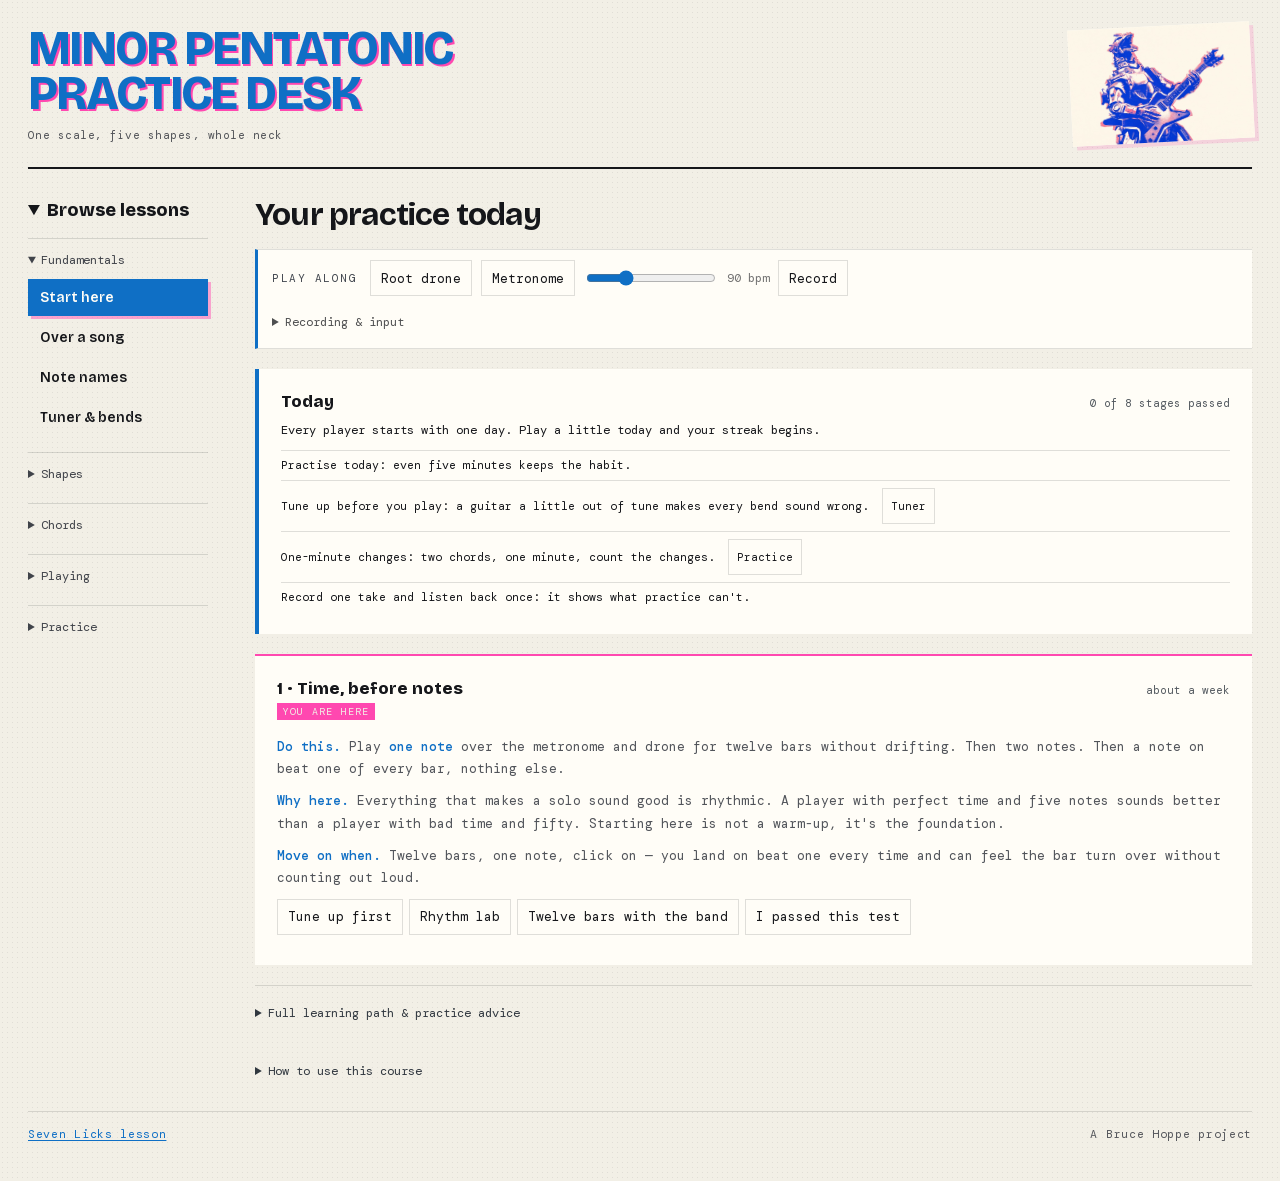
==== commit 2742ebf2: "Refresh practice desk UI" ====
--- a/docs/ui-mockup/index.html
+++ b/docs/ui-mockup/index.html
@@ -1,1065 +1,5 @@
-<!DOCTYPE html>
-<html lang="en">
-<head>
-<base href="../../web/">
-<meta charset="utf-8">
-<meta http-equiv="Content-Security-Policy" content="default-src 'self'; script-src 'self'; style-src 'self' 'unsafe-inline'; img-src 'self' data:; media-src 'self' blob: data:; object-src 'none'; base-uri 'none'; form-action 'none'">
-<meta name="viewport" content="width=device-width, initial-scale=1">
-<link rel="icon" href="assets/icon.svg" type="image/svg+xml">
-<link rel="apple-touch-icon" href="assets/icon-180.png">
-<title>Practice Desk — quieter risograph mockup</title>
-<link rel="stylesheet" href="app.css">
-<link rel="stylesheet" href="explorers.css">
-<link rel="stylesheet" href="../docs/ui-mockup/mockup.css">
-</head>
-<body>
-<div class="wrap">
-  <h1>Minor pentatonic<br>practice desk</h1>
-  <p class="sub">One scale, five shapes, whole neck</p>
-
-  <figure class="hero">
-    <img src="assets/kaiju-guitar.jpg" width="800" height="509"
-      alt="A riso-printed kaiju in armour, drawn in blue and pink, playing an electric guitar">
-  </figure>
-
-  <div class="row" id="keys"><span class="lbl" id="keylbl">Key</span></div>
-  <nav id="views" aria-label="Views"></nav>
-
-  <div class="bar">
-    <div class="row" id="labels"><span class="lbl">Dots</span></div>
-    <div class="row" id="chords"><span class="lbl">Chord tones</span></div>
-    <div class="row" id="regs"><span class="lbl">Register</span></div>
-    <div class="row" id="extras"><span class="lbl">Blue note</span></div>
-    <div class="row" id="play">
-      <span class="lbl">Play along</span>
-      <button id="drone">Root drone</button>
-      <button id="click">Metronome</button>
-      <input type="range" id="bpm" min="40" max="220" value="90" aria-label="Tempo">
-      <span id="bpmv" style="font-size:12px;opacity:.6">90 bpm</span>
-      <button id="recbtn" aria-pressed="false" title="Record a take: the settings are in the Record row below">Record</button>
-      <span id="audiomsg" style="font-size:11.5px;color:var(--pink);flex-basis:100%;line-height:1.5"></span>
-    </div>
-    <div class="row" id="approw" hidden>
-      <span class="lbl">App</span>
-      <button id="quitapp">Quit</button>
-      <span id="appver" style="font-size:11.5px;opacity:.55"></span>
-      <span id="quitmsg" style="font-size:11.5px;color:var(--pink)"></span>
-    </div>
-  </div>
-
-  <div class="legend">
-    <div><i class="swatch" style="background:var(--pink)"></i>Root</div>
-    <div><i class="swatch" style="background:var(--blue)"></i>Scale tone</div>
-    <div><i class="swatch" style="background:var(--gold)"></i>Shared / pivot</div>
-    <div><i class="swatch ringed"></i>Chord tone</div>
-    <div><i class="swatch hollow"></i>Optional colour tone</div>
-    <div><i class="swatch dashed"></i>♭5 blue note</div>
-  </div>
-
-  <section id="v-path">
-    <p class="tip" style="max-width:64ch;margin:0 0 8px;font-size:12.5px">
-      There's far more here than anyone should try to absorb at once. This is the order to take it in.
-      Each stage has one job and a test you can actually fail — <b>don't move on until you pass it</b>.
-      The timings are indicative; the tests aren't.</p>
-    <p class="tip" style="max-width:64ch;margin:0 0 18px;font-size:12.5px">
-      The single most common mistake is treating soloing as a scale problem. It isn't. It's a
-      rhythm-and-phrasing problem played with scale notes, which is why stages 1 and 3 matter more
-      than everything after them.</p>
-    <div class="grid wide" id="path"></div>
-  </section>
-
-  <section id="v-tune" hidden>
-    <p class="tip" style="max-width:64ch;margin:0 0 18px;font-size:12.5px">
-      Two things to do with your guitar plugged in (or near the microphone). Tune before every session:
-      a guitar slightly out of tune makes every bend and chord sound wrong, and you learn to hear it as
-      normal. Then check your bends: your ear can't judge a bend while your hands are busy making it.
-      Both use the input chosen under <b>Record → Settings</b>; nothing is recorded or kept.</p>
-    <div class="grid wide">
-      <div class="card" id="tunercard">
-        <h2>Tuner<em>play one open string at a time</em></h2>
-        <div class="row" id="tunings"><span class="lbl">Tuning</span></div>
-        <div class="row" style="margin-top:8px"><button id="tunelisten" aria-pressed="false">Start listening</button></div>
-        <div id="tunerread" class="tunerread" aria-live="polite"></div>
-        <div class="row" id="tunerefs" style="margin-top:10px"><span class="lbl">Hear a string</span></div>
-        <p class="tip">Tune up to a note, not down: if a string is sharp, go below it and come back up, so the
-          string settles against the peg and stays in tune. Within 5 cents is in tune.</p>
-      </div>
-      <div class="card" id="bendcard">
-        <h2>Bend and vibrato check<em>hear the target, then bend to it</em></h2>
-        <div class="row" id="bendpresets"><span class="lbl">Classic bends</span></div>
-        <div class="row" style="margin-top:6px"><span class="lbl">String</span>
-          <select id="bendstring" aria-label="String"></select>
-          <span class="lbl">Fret</span><input type="number" id="bendfret" min="1" max="22" value="7" aria-label="Fret" style="width:4.5em">
-          <span class="lbl">Bend</span><select id="bendamt" aria-label="How far to bend">
-            <option value="1">½ step</option><option value="2" selected>Whole step</option>
-            <option value="3">1½ steps</option><option value="0">None: vibrato only</option></select></div>
-        <p class="tip" id="bendwhat"></p>
-        <div class="row"><button id="bendheartarget">Hear the target</button><button id="bendhearfret">Hear the fretted note</button>
-          <button id="bendlisten" aria-pressed="false">Start listening</button></div>
-        <div id="bendtrace" class="bendtrace"></div>
-        <div class="status" id="bendstatus" aria-live="polite"></div>
-        <ul class="loglist" id="bendlog"></ul>
-      </div>
-      <div class="card">
-        <h2>How to use it<em>three minutes, every session</em></h2>
-        <ol>
-          <li><b>Hear the target</b>, then play the target note fretted, so it's in your head.</li>
-          <li>Play the fretted note and bend up to it. Hold it. Let the note finish: the check reads it when the sound stops.</li>
-          <li>Flat is the usual miss, and it's the one that sounds like a mistake. If you land flat, push further with the same fingers; add a finger behind the one bending (third finger bending, second and first behind it).</li>
-          <li>Then vibrato: hold the bent note and move it with the wrist, not the finger. Aim for an even speed. Five or six wobbles a second, a quarter of a semitone either side, is a usual blues vibrato; faster and narrower sounds nervous, slower and wider sounds like a singer.</li>
-          <li>Five bends in tune in a row, then take it into a lick. Record one, and listen back.</li>
-        </ol>
-      </div>
-    </div>
-  </section>
-
-  <section id="v-song" hidden>
-    <p class="tip" style="max-width:64ch;margin:0 0 18px;font-size:12.5px">
-      The missing piece is almost always this: <b>the scale comes from the song, not from the guitar.</b>
-      You don't decide to play A minor pentatonic — the song decides, and your job is to find out what it
-      already chose. Here's the whole procedure.</p>
-    <div class="grid wide" id="song"></div>
-  </section>
-
-  <section id="v-melody" hidden>
-    <p class="tip" style="max-width:64ch;margin:0 0 18px;font-size:12.5px">
-      Melody is a <b>shape over time</b>. Scale playing is a sequence of notes. These four things
-      convert one into the other.</p>
-    <div class="grid wide" id="melody"></div>
-  </section>
-
-  <section id="v-boxes">
-    <p class="tip">Select one or more boxes to practise moving between them. Tap a selected box again to remove it.
-      Start slowly: play a short phrase in one box, pause, find the root in the next box, then move.</p>
-    <div class="row"><div class="row" id="boxselect" role="group" aria-label="Select practice boxes"></div><button id="boxreset">Show all</button></div>
-    <div class="map"><div class="maplabel" id="maplabel" aria-live="polite">Full neck — all boxes</div><div id="fullmap"></div></div>
-    <p class="tip" id="boxorder" style="margin:-14px 0 18px;font-size:12px"></p>
-    <div class="grid" id="boxes"></div>
-  </section>
-
-  <section id="v-hijaz" hidden>
-    <p class="tip">Use the pentatonic boxes you know as landmarks for a new sound. Work with one short phrase before exploring the whole scale.</p>
-    <div class="row"><button id="hijazexample">Load E example · Box 1 at fret 12</button>
-      <a href="five-pentatonic-boxes-phrygian-dominant.html" target="_blank" rel="noreferrer">Open your original E reference</a></div>
-    <div class="grid wide" id="hijazlesson"></div>
-    <h2>Five familiar neighbourhoods<em>Phrygian dominant around your pentatonic boxes</em></h2>
-    <p class="tip">Pink = root; blue = shared 4, 5 and ♭7; gold = ♭2, 3 and ♭6.
-      These diagrams show only Phrygian dominant notes. The minor third is omitted.
-      Tap notes to hear them; use Dots for names or degrees. These are fret windows, not fixed fingerings: shift rather than force a stretch.
-      Your original reference reaches fret 25; the interactive diagrams stop at fret 24. Use Octave down to explore a lower position.</p>
-    <div class="grid" id="hijazboxes"></div>
-    <div class="grid wide" id="hijazpractice"></div>
-  </section>
-
-  <section id="v-open" hidden>
-    <p class="tip">Retune, make a chord, play an answer. These diagrams use the named tuning; the rest of the app stays in standard tuning.</p>
-    <div class="row" id="opentuningpick"><span class="lbl">Tuning</span></div>
-    <div class="grid wide" id="opentuninglesson"></div>
-    <h2>Four starting points</h2>
-    <div class="grid" id="opentuningcards"></div>
-    <div class="tuning-routine" aria-label="Slow practice sequence">
-      <div><span>2 minutes</span><b>Tune → recheck</b><span>Check every string twice.</span></div>
-      <div><span>4 minutes</span><b>Open → 5 → 7 → open</b><span>One chord every four clicks.</span></div>
-      <div><span>4 minutes</span><b>Chord → phrase → rest</b><span>Use the tab. Repeat at 60 bpm.</span></div>
-    </div>
-    <details><summary>Retuning, practice and sources</summary>
-      <ol><li><b>Check every string twice.</b> Tune slowly from standard and recheck after the first pass; changed tension can pull the other strings sharp or flat.</li>
-      <li><b>Follow the string markings.</b> Drop D examples use only strings 6–4. Open G examples mute string 6. Open D and E use all six.</li>
-      <li><b>Find roots before shapes.</b> Mark every root on the 6th, 5th and 1st strings. In an open tuning, a familiar grip may produce a different chord.</li>
-      <li><b>Add one scale fragment.</b> Play the supplied tab over your own loop. Standard-tuning box shapes need remapping after retuning.</li>
-      <li><b>Return to standard deliberately.</b> Say the tuning aloud before changing back and retune each string rather than trusting one reference note.</li></ol>
-      <p>Sources: Fender's setup guides to Open D, Open E and Drop D tuning; Rocksmith's guide to Open G.</p>
-    </details>
-  </section>
-
-  <section id="v-solo" hidden>
-    <p class="tip" style="max-width:64ch;margin:0 0 14px;font-size:12.5px">
-      Pick the shapes you're working on, then build a run inside them. <b>Tap any note on the zone map to
-      add it</b> — you'll hear it as you go — and the run below records the order, the tab and the
-      fingering. Play it back at the tempo on the slider above.</p>
-    <div class="row" id="soloboxes"><span class="lbl">Boxes</span></div>
-    <div class="row" id="solopatterns"><span class="lbl">Fill with</span></div>
-    <div class="map">
-      <div class="maplabel" id="solomaplabel">Zone</div>
-      <div id="solomap"></div>
-      <p class="tip" id="solozonetip" style="margin:10px 0 0;font-size:12px"></p>
-    </div>
-    <div class="grid wide" id="solocards"></div>
-  </section>
-
-  <section id="v-connect" hidden>
-    <p class="tip" style="max-width:60ch;margin:0 0 18px;font-size:12.5px">
-      Every box overlaps the next by exactly one note per string: <b>the higher note of a box is the
-      lower note of the box above it</b>. Those gold notes are your doors.</p>
-    <div class="grid wide" id="connect"></div>
-  </section>
-
-  <section id="v-land" hidden>
-    <p class="tip" style="max-width:64ch;margin:0 0 8px;font-size:12.5px">
-      You don't need five shapes to cover the neck. <b>Box 1 and Box 4 are the two landmarks</b> —
-      between them they give you a root under the index finger in two different places, and almost
-      everything most players do lives in one or the other.</p>
-    <p class="tip" style="max-width:64ch;margin:0 0 18px;font-size:12.5px">
-      Learn these two cold and treat 2, 3 and 5 as the connective tissue between them.</p>
-    <div class="grid wide" id="land"></div>
-  </section>
-
-  <section id="v-major" hidden>
-    <p class="tip" style="max-width:64ch;margin:0 0 8px;font-size:12.5px">
-      The same five shapes, read from the other end. This is <b>major pentatonic as one diagonal run</b>
-      up the neck, root on the A string: two notes on E, three on A, two on D, three on G, two on B,
-      three on high e. That 2&ndash;3&ndash;2&ndash;3&ndash;2&ndash;3 alternation is the whole pattern.</p>
-    <p class="tip" style="max-width:64ch;margin:0 0 14px;font-size:12.5px">
-      Pick a key and the shape keeps its fingering and slides. It carries its own key list, because
-      major keys are spelled with flats where the minor ones are not &mdash; D&#9837; major, not C&#9839;.</p>
-    <div class="row" id="majorkeys"><span class="lbl">Major key</span></div>
-    <div class="row" id="majoropts">
-      <span class="lbl">Dots</span>
-      <button id="majormode" aria-pressed="false">Note names</button>
-      <button id="majorarrows" aria-pressed="true">Shift arrows</button>
-    </div>
-    <div class="grid wide">
-      <div class="card">
-        <h2>The diagonal<em id="majorpos"></em></h2>
-        <div id="majorboard"></div>
-        <p class="tip" id="majorcap"></p>
-      </div>
-      <div class="card">
-        <h2>Frets, string by string<em>high e first</em></h2>
-        <pre id="majortab"></pre>
-        <p class="tip"><b>The arrows</b> mark the third note on each three-note string &mdash; the stretch
-          that moves you up a position.</p>
-        <p class="tip"><b>The G-to-B jump</b> is one fret wider than the others because the B string is
-          tuned a half step tighter. Same reason barre chords bend there.</p>
-        <p class="tip"><b>Relative minor:</b> the same dots played from the sixth degree are the minor
-          pentatonic box in the rest of this desk.</p>
-      </div>
-    </div>
-  </section>
-
-  <section id="v-modes" hidden>
-    <p class="tip" style="max-width:64ch;margin:0 0 8px;font-size:12.5px">
-      <b>A shape is not a mode.</b> Play these notes over the wrong chord and you will hear the major
-      scale they came from, not the mode you meant. What makes a mode is the harmony underneath it —
-      so start the <b>Root drone</b> in the bar above before you play a single shape here.</p>
-    <p class="tip" style="max-width:64ch;margin:0 0 8px;font-size:12.5px">
-      Every mode below is drawn from the <b>same root</b> — whichever key is selected at the top. That is
-      deliberate. Comparing D dorian to C major tells you they share notes; it tells you nothing about
-      how dorian sounds. Holding the root still and moving one note does.
-    <p class="tip" style="max-width:64ch;margin:0 0 18px;font-size:12.5px">
-      Each mode names the one or two notes that separate it from the major or minor scale you already
-      know. Those are drawn <b>gold</b>. Learn to hear those notes and you have learned the mode; the
-      rest of the scale you can already play.</p>
-    <div class="row" id="modes"><span class="lbl">Mode</span></div>
-    <div class="grid wide" id="modesummary"></div>
-    <p class="tip" style="max-width:64ch;margin:18px 0 8px;font-size:12.5px">
-      The same five neighbourhoods as the pentatonic boxes, with the rest of the scale filled in around
-      them. You are not learning five new shapes — you are adding two notes to shapes you have.</p>
-    <div class="grid" id="modeboxes"></div>
-  </section>
-
-  <section id="v-notes" hidden>
-    <p class="tip" style="max-width:64ch;margin:0 0 8px;font-size:12.5px">
-      Every shape in this app moves around the neck without your knowing what a single note is called
-      &mdash; which works until someone says <b>&ldquo;take it from the B&rdquo;</b>.</p>
-    <p class="tip" style="max-width:64ch;margin:0 0 18px;font-size:12.5px">
-      Three things, not 144 positions: <b>the open strings</b> (E A D G B e), <b>the seven naturals</b> and
-      where the gaps are, and <b>one octave shape</b>. Five minutes a day, one string, said out loud.</p>
-
-    <div class="row" id="notepick"><span class="lbl">Find every</span></div>
-    <div class="row" id="stringpick"><span class="lbl">One string</span></div>
-    <div class="map">
-      <div class="maplabel" id="necklabel"></div>
-      <div id="neck"></div>
-    </div>
-
-    <div class="grid wide">
-      <div class="card">
-        <h2>The landmarks<em>learn these first</em></h2>
-        <ol>
-          <li><b>Open strings, low to high: E A D G B e.</b> Every calculation starts from one of these.</li>
-          <li><b>Fret 12 is the open string again</b>, so there are only twelve frets to learn.</li>
-          <li><b>B to C and E to F have no sharp between them.</b> Those two gaps are where the mistakes are.</li>
-          <li><b>Fret 5 is the next string open</b> &mdash; except G to B, which is fret 4.</li>
-          <li><b>The low E and high e are identical.</b> Learn one, you have both.</li>
-        </ol>
-      </div>
-      <div class="card">
-        <h2>How to drill it<em>in order</em></h2>
-        <ol>
-          <li><b>One string, one week.</b> Up the low E naming each note aloud, then down. Two minutes daily.</li>
-          <li><b>One note, whole neck.</b> Pick a note above and find every one of them.</li>
-          <li><b>Name before you play.</b> Recognition is easy; recall is the skill.</li>
-          <li><b>Use it for real.</b> Set a key here, then find that root in five places.</li>
-        </ol>
-      </div>
-    </div>
-
-    <p class="tip" style="max-width:64ch;margin:22px 0 8px;font-size:12.5px">
-      <b>The octave shape</b> carries a note you know into an octave you don't &mdash; always the same
-      distance, except across the G and B strings, where it shifts a fret.</p>
-    <div class="grid" id="octaves"></div>
-  </section>
-
-  <section id="v-triads" hidden>
-    <div class="card cx-intro">
-      <h2>Triads<em>three notes, one recipe</em></h2>
-      <p class="tip">A triad is a chord made of three different notes: a root, a 3rd and a 5th.
-      Almost every chord you already play is a triad with some notes doubled.</p>
-      <p class="tip">On guitar, one fret is one step, so you can count a triad's recipe in frets.
-      Start on the root, go up 3 or 4 frets to the 3rd, then 3 or 4 more to the 5th.
-      Those two gaps decide the chord's sound. Choose the chord with the <b>Key</b> menu below, or the <b>Root</b> buttons at the top.</p>
-      <div id="triads-explorer"></div>
-      <h3>What the three views show</h3>
-      <ul>
-        <li><b>Build it:</b> the recipe on one string. Major is 4 + 3 frets, minor is 3 + 4,
-        diminished is 3 + 3 and augmented is 4 + 4.</li>
-        <li><b>Change one note:</b> the same grip in all four qualities. Minor moves the 3rd
-        down one fret, diminished also moves the 5th down, augmented moves the 5th up.
-        The dashed outline shows where the note was.</li>
-        <li><b>Inside barre chords:</b> a six-string barre chord holds only three different
-        notes. Step across the strings to find the triads hiding in it. Where a group
-        of three strings has no 3rd, it's a power chord with an octave, not a triad.</li>
-      </ul>
-      <h3>Practice order</h3>
-      <ol>
-        <li>Build it: play each recipe on one string, counting the frets out loud.</li>
-        <li>Change one note: play a major grip, then lower one finger for minor. Listen
-        to how one fret turns bright into sad.</li>
-        <li>Inside barre chords: play your G barre chord, then only its top three
-        strings. Same chord, smaller and clearer.</li>
-        <li>Take one grip into the 12-bar trainer and play it on every chord change.</li>
-      </ol>
-      <p class="tip"><b>The test:</b> without looking, turn a major grip into minor, then back again, on
-      three different string sets.</p>
-    </div>
-    <h3 class="cx-more">Every triad shape, in detail</h3>
-    <p class="tip" style="max-width:64ch;margin:0 0 8px;font-size:12.5px">
-      A triad is a chord with nothing wasted: <b>three notes &mdash; a root, a 3rd and a 5th</b>. Every
-      full chord you know is one of these with notes doubled. Strip those doublings away and a chord
-      becomes small enough to grab anywhere on the neck.</p>
-    <p class="tip" style="max-width:64ch;margin:0 0 8px;font-size:12.5px">
-      This is the missing step between a power chord and a scale. A power chord has no 3rd, so it is
-      neither major nor minor. A scale is seven notes and easy to wander around in. A triad is the three
-      notes that <b>are</b> the chord &mdash; the ones the Blues trainer keeps telling you to aim at.</p>
-    <p class="tip" style="max-width:64ch;margin:0 0 18px;font-size:12.5px">
-      Take them <b>three strings at a time</b>. That is the whole trick: one small shape on one string
-      set, moved to three places, covers the neck. Then move the set.</p>
-
-    <div class="row" id="triadkinds"><span class="lbl">Quality</span></div>
-    <div class="row" id="triadsets"><span class="lbl">String set</span></div>
-    <div class="grid wide" id="triadsummary"></div>
-    <p class="tip" id="triadcount" style="max-width:64ch;margin:18px 0 8px;font-size:12.5px"></p>
-    <div class="grid" id="triadshapes"></div>
-
-    <div class="grid wide" style="margin-top:22px">
-      <div class="card">
-        <h2>Why bother<em>what triads unlock</em></h2>
-        <ol>
-          <li><b>Play chords anywhere.</b> Three shapes on one string set and you can play that chord at
-            any point on the neck, instead of running back to an open position.</li>
-          <li><b>Rhythm parts that stay out of the way.</b> Triads on the top three strings sit above the
-            bass and below the vocal. Full barre chords in the same spot just make mud.</li>
-          <li><b>Solos that follow the chords.</b> The Blues trainer names a target tone every bar. The
-            triad <em>is</em> those target tones, in a shape your hand can find.</li>
-          <li><b>Chord &rarr; arpeggio &rarr; scale.</b> Play the triad, play the same notes one at a
-            time, then fill in the scale around it in the same position. Do that with every new chord and
-            the neck stops being a grid of shapes.</li>
-        </ol>
-      </div>
-      <div class="card">
-        <h2>How to practise them<em>in order</em></h2>
-        <ol>
-          <li><b>One quality, one string set.</b> Major on strings 1&ndash;2&ndash;3. Play all three
-            shapes up the neck, then back down, naming the bass note each time.</li>
-          <li><b>Major to minor.</b> Take each shape and move the single note that is the 3rd down one
-            fret. Same shape family, opposite mood &mdash; hear it.</li>
-          <li><b>Move the set, not the shape.</b> Same three shapes on strings 2&ndash;3&ndash;4. The
-            geometry shifts when the B string is involved; that is the same G-to-B exception as everywhere
-            else.</li>
-          <li><b>Over the trainer.</b> Start the 12-bar trainer and play one triad per bar. Nothing
-            teaches chord changes faster than having to find one in time.</li>
-        </ol>
-        <p class="tip">Dot labels follow the <b>Dots</b> setting in the toolbar: switch to Intervals to
-          see 1, 3 and 5 instead of note names.</p>
-      </div>
-    </div>
-  </section>
-
-  <section id="v-inv" hidden>
-    <div class="card cx-intro">
-      <h2>Inversions<em>three grips of the same chord</em></h2>
-      <p class="tip">A triad has three notes. An inversion is just a different one of them on the
-      bottom. Picture three cards in a stack: take the bottom card, put it on top, and
-      you have the next inversion.</p>
-      <p class="tip">In a band, the bass player covers the lowest note, so you don't need to think
-      about bass notes yet. Think of inversions as three grips of the same chord,
-      stacked up the neck. The names come later. Choose the chord with the <b>Key</b> menu below, or the <b>Root</b> buttons at the top.</p>
-      <h3>How to read the explorer</h3>
-      <ul>
-        <li>Colour shows each note's job: root, 3rd or 5th. The root is also a square,
-        so you can spot it without colour.</li>
-        <li>The card stack shows the grip from top string to bottom string. The bottom
-        card is outlined. Step up the neck and watch the bottom card move to the top.</li>
-        <li>The outlined dots are the other grips of the same chord, so you can see the
-        whole cycle while you play one grip.</li>
-      </ul>
-      <div id="inversions-explorer"></div>
-      <h3>Practice order</h3>
-      <ol>
-        <li>Stay on G B e and switch between Major and Minor. Only the 3rd moves, down
-        one fret. That is the difference between major and minor in every grip.</li>
-        <li>Move down the string sets: D G B, then A D G, then E A D. Shapes change on
-        sets that include the B string, because the B string is tuned differently.
-        The colours still tell you which inversion you're on.</li>
-        <li>Turn on the pentatonic with A minor. Every minor grip sits inside the scale
-        you already know: these are the chord tones to land on when you solo.</li>
-        <li>Press Play all up the neck and play each grip along with it. Then try a new
-        key without looking at the screen.</li>
-      </ol>
-      <p class="tip"><b>The test:</b> play the three grips of G on the top strings with your eyes closed,
-      then find the same three for C.</p>
-    </div>
-    <h3 class="cx-more">Why it matters</h3>
-    <p class="tip" style="max-width:64ch;margin:0 0 8px;font-size:12.5px">
-      Forget the word. <b>An inversion is one action on a chord you already know:</b> take the bottom
-      note and move it to the top. <b>Press the button below and watch it happen</b> &mdash; three
-      presses bring it back where it started.</p>
-    <p class="tip" style="max-width:64ch;margin:0 0 18px;font-size:12.5px">
-      Nothing added, nothing removed: same chord, same three notes, stacked in a different order.</p>
-
-    <div class="grid wide" id="invdemo"></div>
-    <div class="grid wide" id="invmove" style="margin-top:20px"></div>
-    <div class="grid wide" id="invnot" style="margin-top:20px"></div>
-
-    <p class="tip" style="max-width:64ch;margin:26px 0 8px;font-size:12.5px">
-      <b>Now on the guitar.</b> The same three stacks as three shapes you can hold. The bottom note of
-      each diagram is the bottom note of each stack above &mdash; the only thing that differs.</p>
-    <div class="row" id="invsets"><span class="lbl">String set</span></div>
-    <div class="grid" id="invwhat"></div>
-
-    <p class="tip" style="max-width:64ch;margin:26px 0 8px;font-size:12.5px">
-      <b>Two chords is enough to feel it.</b> Play the first. Then the second the way you already know
-      it &mdash; notice the jump. Then the third card, the same chord inverted: no jump at all.</p>
-    <div class="grid" id="invtwo"></div>
-
-    <p class="tip" style="max-width:64ch;margin:22px 0 8px;font-size:12.5px">
-      <b>Three shapes, then they repeat.</b> Root, first, second, root an octave up &mdash; one cycle
-      covering the whole neck. See it and you stop learning positions.</p>
-    <div class="map">
-      <div class="maplabel" id="invnecklabel"></div>
-      <div id="invneck"></div>
-    </div>
-
-    <p class="tip" style="max-width:64ch;margin:22px 0 8px;font-size:12.5px">
-      <b>The payoff, measured.</b> What that does for one change, inversions do for a whole song. Below,
-      the same progression twice on one neck &mdash; every chord in root position, then each taking its
-      nearest shape &mdash; with the distance measured.</p>
-    <div class="row" id="invprogs"><span class="lbl">Progression</span></div>
-    <p class="tip" id="invprogtip" style="max-width:64ch;margin:0 0 14px;font-size:12.5px"></p>
-    <div class="grid wide" id="invcompare"></div>
-    <p class="tip" id="invverdict" style="max-width:70ch;margin:16px 0 0;font-size:13px"></p>
-
-    <div class="grid wide" style="margin-top:26px">
-      <div class="card">
-        <h2>What inversions are for<em>most useful first</em></h2>
-        <ol>
-          <li><b>Stay in one place.</b> Changes stop being jumps: fewer missed chords, less noise between them.</li>
-          <li><b>Voice leading.</b> Notes move a fret or not at all. That is what makes a part sound
-            arranged rather than strummed.</li>
-          <li><b>Choose the bass note.</b> C/E between C and F walks the bass C&ndash;E&ndash;F. That is
-            what a slash chord is for.</li>
-          <li><b>Control the top note.</b> The highest note is heard as the melody, so the inversion picks
-            the tune.</li>
-        </ol>
-      </div>
-      <div class="card">
-        <h2>How to practise them<em>in order</em></h2>
-        <ol>
-          <li><b>One chord, three shapes.</b> Root, first, second, root &mdash; and back, naming the bass aloud.</li>
-          <li><b>Two chords.</b> Play I, then find the IV closest to your hand before moving.</li>
-          <li><b>Whole progression, one five-fret region.</b> Then again five frets higher.</li>
-          <li><b>Over the 12-bar trainer.</b> One chord per bar. A jump means you chose wrong in the bar before.</li>
-        </ol>
-      </div>
-    </div>
-
-    <p class="tip" style="max-width:64ch;margin:22px 0 0;font-size:12.5px">
-      A caution: the lowest note is only the bass if nobody else is playing one. Alone, your C/E is an
-      inversion; over a bass player holding the root, it is a texture and the chord still sounds like C.</p>
-  </section>
-
-  <section id="v-chart" hidden>
-    <p class="tip" style="max-width:64ch;margin:0 0 8px;font-size:12.5px">
-      Every key at once. <b style="color:var(--blue)">Blue = Box 1</b>,
-      <b style="color:#9a6f00">gold = Box 4</b>, pink rings are roots. Labels under each zone read
-      <i>shape · starting fret</i>. Where a shape fits twice on a 22-fret neck it's drawn twice —
-      that's the same shape an octave apart, not a new one.</p>
-    <p class="tip" style="max-width:64ch;margin:0 0 18px;font-size:12.5px">
-      Notice the pattern: <b>the gold zone is always seven frets right of the blue one</b>, in every
-      key, without exception. That gap never changes — only where the pair sits on the neck.</p>
-    <p class="tip" style="max-width:64ch;margin:0 0 18px;font-size:12.5px">
-      <b style="color:var(--pink)">The pink path is the slide run</b> from Box 1 up into Box 4 — every
-      note of it, with arrows on the two slides. It's the same run in every key; only the fret numbers
-      move.</p>
-    <p class="tip" style="max-width:64ch;margin:0 0 18px;font-size:12.5px">
-      The faint grey dots are the rest of the scale. <b>There's no empty ground between the two
-      landmarks</b> — Boxes 2 and 3 fill it, and the slide run walks straight through them. Tap any key
-      to load it into the rest of the app.</p>
-    <div class="grid" id="chart" style="grid-template-columns:repeat(auto-fit,minmax(420px,1fr))"></div>
-  </section>
-
-  <section id="v-blues" hidden>
-    <p class="tip" style="max-width:60ch;margin:0 0 18px;font-size:12.5px">
-      Not separate scales — small, high-value neighbourhoods carved out of the boxes you already know.</p>
-
-    <div class="map">
-      <div class="maplabel" id="bluesmaplabel">Whole neck — all five boxes with the ♭5 dropped in</div>
-      <div id="bluesmap"></div>
-      <div class="row" id="bluesfocus" style="margin-top:12px"><span class="lbl">Isolate</span></div>
-      <p class="tip" id="bluestip" style="margin:8px 0 0;font-size:12px;max-width:64ch"></p>
-    </div>
-
-    <div class="grid" id="blues"></div>
-
-    <div class="grid wide" style="margin-top:20px">
-      <div class="card">
-        <h2>How B.B. used it<em>economy</em></h2>
-        <p class="tip">His root sits on the <b>B string under the index finger</b> — that's the anchor the
-        whole box is built around, and it's why you so often saw him planted in one place, barely moving.
-        The box is small on purpose. Nothing is there to run through; every note has to earn its place,
-        so the expression comes from touch, vibrato and the exact timing of a bend rather than from
-        speed.</p>
-        <p class="tip">The theory move that makes it sound like him: he leans on the <b>major 6th</b>
-        — the dashed note above — often in place of the ♭7. That single swap tilts a minor-sounding
-        shape toward major, which is why his playing sounds sweet and vocal rather than dark. Keep the
-        ♭7 as seasoning, not a foundation. One caution: over a genuinely minor blues the 6th clashes,
-        so the sweet note belongs in major/dominant blues.</p>
-        <p class="tip">And the vibrato. His was fast, wide and generated from the wrist, applied to a
-        held note as the destination of a phrase. Practise it alone: one note, thirty seconds, no
-        other notes allowed.</p>
-      </div>
-      <div class="card">
-        <h2>How Albert used it<em>violence</em></h2>
-        <p class="tip">Five notes off the top of Box 2 and almost nothing else — he reused the same
-        small vocabulary constantly. What makes it enormous is the bending. He <b>overbent</b>: not
-        just a whole step, but a step and a half or two full steps, bending one note up to the pitch
-        of a note three or four frets higher, then dropping it in stages rather than releasing cleanly.
-        He also stacked bends — hitting the same fret with a half-step, then a whole step, then further
-        — so one note produced several pitches.</p>
-        <p class="tip">Phrasing tells: he came in <b>late</b>, often on beat two rather than beat one,
-        which gives the lines their slinky, behind-the-beat drag. And he liked resolving to the
-        <b>5th</b> instead of the root — less final, more suspended.</p>
-        <p class="tip">Worth knowing before you try to match him: he was a left-hander playing a
-        right-handed Flying V flipped over, so the treble strings were nearest the floor and he
-        <i>pulled</i> them downward instead of pushing up. He tuned well below standard, used very
-        light strings, and played with thumb and fingers, no pick. The bends aren't superhuman —
-        the setup was doing a lot of the work. On your SG in standard tuning, a step and a half is
-        a realistic ceiling; go for the sound of the phrasing, not the exact interval.</p>
-      </div>
-      <div class="card">
-        <h2>Where to hear and read it<em>search these titles</em></h2>
-        <p class="tip"><b>Listen first.</b> B.B.: <i>Live at the Regal</i> (1965) — the whole record is
-        the box in action. Albert: <i>Born Under a Bad Sign</i> (1967), and <i>Blues Power</i> from
-        <i>Live Wire/Blues Power</i> for the bending at full stretch.</p>
-        <p class="tip"><b>B.B. box lessons</b><br>
-        Guitar World — the movable B.B. box<br>
-        Premier Guitar — Deep Blues, with notation and a backing track<br>
-        Happy Bluesman — what it is and how to use it<br>
-        Active Melody — his approach to a solo</p>
-        <p class="tip"><b>Albert King lessons</b><br>
-        Happy Bluesman — the Albert King box<br>
-        Happy Bluesman — bend stacking<br>
-        Guitar World — Jared James Nichols on Albert's fingerstyle<br>
-        Riff Journal — his upside-down setup and bending technique</p>
-      </div>
-    </div>
-  </section>
-
-  <section id="v-power" hidden>
-    <p class="tip" style="max-width:62ch;margin:0 0 18px;font-size:12.5px">
-      Two notes, no third, movable anywhere. The chords under a riff and the pentatonic scale over it are
-      built from the same handful of notes — this is the rhythm side of everything else in here.</p>
-    <div class="grid" id="power"></div>
-    <h2 style="font-family:'Bricolage Grotesque',system-ui,sans-serif;font-size:20px;margin:30px 0 14px;
-      text-transform:uppercase;letter-spacing:.02em">A full power-chord song</h2>
-    <div class="grid" id="pcsong"></div>
-  </section>
-
-  <section id="v-form" hidden>
-    <p class="tip" style="max-width:62ch;margin:0 0 18px;font-size:12.5px">
-      How the pieces get ordered. Block width is bar count, so the shapes below are to scale.</p>
-    <div class="grid" id="form"></div>
-  </section>
-
-  <section id="v-licks" hidden>
-    <p class="tip" style="max-width:60ch;margin:0 0 8px;font-size:12.5px">
-      Numbers are playing order. <b>b</b> bend, <b>r</b> release, <b>/</b> slide, <b>~</b> vibrato.</p>
-    <p class="tip" style="max-width:60ch;margin:0 0 18px;font-size:12.5px">
-      There is also a longer written lesson on seven Box 1 licks in A minor:
-      <a href="seven-licks.html">open the Seven Licks lesson</a>.</p>
-    <div class="grid wide" id="licks"></div>
-  </section>
-
-  <section id="v-cross" hidden>
-    <p class="tip" style="max-width:62ch;margin:0 0 18px;font-size:12.5px">
-      There is only one connection rule, repeated four times: <b>on every string, the upper note of a
-      box is the lower note of the box above it</b>. Work these four drills in order — each one is a
-      prerequisite for the next.</p>
-    <div class="grid wide" id="cross"></div>
-  </section>
-
-  <section id="v-practice" hidden>
-    <p class="tip" style="max-width:62ch;margin:0 0 18px;font-size:12.5px">
-      Two timed routines from your practice guide, then the generators and tools.</p>
-    <div class="grid wide" id="guide"></div>
-    <h2 style="font-family:'Bricolage Grotesque',system-ui,sans-serif;font-size:20px;margin:30px 0 14px;
-      text-transform:uppercase;letter-spacing:.02em">Tools</h2>
-    <div class="grid wide">
-      <div class="card" id="todaycard">
-        <h2>Today<em>what to do next</em></h2>
-        <div class="status" id="todaystreak"></div>
-        <ul class="loglist" id="todaylist"></ul>
-      </div>
-      <div class="card" id="changescard">
-        <h2>One-minute changes<em>the chord change, not the chord</em></h2>
-        <p class="tip">Pick two chords. For one minute, switch between them as cleanly as you can, strumming once on each,
-          and count each change (tap the button or press Space). Most of the difficulty in songs is the change,
-          and this is the fastest way to make it automatic. Do two or three pairs a day; beat your best.</p>
-        <div class="row" id="changepairs"></div>
-        <div id="changeshapes" class="changeshapes"></div>
-        <div class="row" style="margin-top:10px"><button id="changestart" aria-pressed="false">Start a minute</button>
-          <button id="changetap" class="big" disabled>Changed</button><span id="changeclock" class="changeclock">1:00</span></div>
-        <div class="status" id="changestatus" aria-live="polite"></div>
-        <ul class="loglist" id="changelog"></ul>
-      </div>
-      <div class="card">
-        <h2>Ear drill<em>hear the degree, then find it</em></h2>
-        <p class="tip">The root plays, then one note of the scale. Name its degree by ear, then play it on your guitar.</p>
-        <div class="row" id="earbtns"></div>
-        <div class="row" style="margin-top:10px"><button id="earagain">Hear it again</button><button id="earroot">Hear the root</button><button id="earnext">New note</button></div>
-        <div class="status" id="earstatus" aria-live="polite"></div>
-        <ul class="loglist" id="earstats"></ul>
-      </div>
-      <div class="card">
-        <h2>Find the note<em>tap the dots</em></h2>
-        <div id="quizboard"></div>
-        <div class="status" id="quizstatus"></div>
-        <div class="row" style="margin-top:10px"><button id="newquiz">New drill</button></div>
-      </div>
-      <div class="card">
-        <h2>Session<em>interleaved, ~25 min</em></h2>
-        <ol id="session"></ol>
-        <div class="row" style="margin-top:12px"><button id="newsession">Build another</button><button id="completesession">Log complete</button></div>
-        <p class="tip">Say the shape's name out loud before you play it, and record one take at the end.</p>
-      </div>
-      <div class="card">
-        <h2>Focus timer<em>work, then rest</em></h2>
-        <div class="timerface" id="timerface" aria-live="polite">05:00</div>
-        <div class="row">
-          <button class="timerpreset" data-min="3">3 min</button><button class="timerpreset" data-min="5">5 min</button>
-          <button class="timerpreset" data-min="10">10 min</button><button id="toggletimer">Start</button><button id="resettimer">Reset</button>
-        </div>
-        <p class="tip" id="timerstatus">Choose one drill. The timer keeps the session focused and sounds a cue when time is up.</p>
-      </div>
-      <div class="card">
-        <h2>Tempo ladder<em>clean reps earn speed</em></h2>
-        <p class="tip">Run the metronome at the current tempo, then add 5 bpm after each clean round. Mark a miss to drop 5 bpm and rebuild.</p>
-        <div class="timerface"><span id="ladderbpm">90</span> <span style="font-size:14px">bpm</span></div>
-        <div class="row"><button id="ladderclean">Clean · +5</button><button id="laddermiss">Miss · −5</button><button id="ladderreset">Start over</button></div>
-        <div class="status" id="ladderstatus">Round 1 · starting tempo</div>
-      </div>
-      <div class="card">
-        <h2>Practice log<em>stored on this device</em></h2>
-        <div class="status" id="logsummary"></div><ul class="loglist" id="loglist"></ul>
-        <div class="row" style="margin-top:10px"><button id="clearlog">Clear log</button></div>
-        <p class="tip">Only completed generated sessions are recorded. Nothing leaves your browser.</p>
-      </div>
-    </div>
-  </section>
-
-  <section id="v-theory" hidden>
-    <p class="tip theory-lead">
-      Practice is not the score at the end of a repetition. <b>Learning is what returns after a gap,</b>
-      in a new key, at a new starting point, or inside a complete song. This section turns the research
-      behind the practice guide into decisions you can make at the guitar.</p>
-
-    <div class="theory-cycle" aria-label="A research-informed practice cycle">
-      <div><span>1</span><b>Cold attempt</b><small>Try before reviewing.</small></div>
-      <div><span>2</span><b>Name the sound</b><small>Choose one audible result.</small></div>
-      <div><span>3</span><b>Focused work</b><small>Repair a small passage.</small></div>
-      <div><span>4</span><b>Change one thing</b><small>Start, key or context.</small></div>
-      <div><span>5</span><b>Record once</b><small>Choose the next repair.</small></div>
-      <div><span>6</span><b>Return later</b><small>Retest after a gap.</small></div>
-    </div>
-
-    <div class="arrangement-workbench">
-      <div class="arrangement-intro">
-        <h2>Finish the whole arrangement.</h2>
-        <p>Map every section and the ending. Build a simplified complete form before polishing details.</p>
-      </div>
-      <div class="arrangement-map" aria-label="Example complete song form, with block width showing bar count">
-        <div style="--bars:4"><b>Intro</b><small>4 bars</small></div>
-        <div style="--bars:8"><b>Verse</b><small>8 bars</small></div>
-        <div style="--bars:8"><b>Chorus</b><small>8 bars</small></div>
-        <div style="--bars:8"><b>Verse</b><small>8 bars</small></div>
-        <div style="--bars:8"><b>Chorus</b><small>8 bars</small></div>
-        <div style="--bars:4"><b>Ending</b><small>4 bars</small></div>
-      </div>
-      <div class="repair-loop" aria-label="Whole-part-whole song repair">
-        <div><span>1</span><b>Full take</b><small>Mark the first disruption.</small></div>
-        <i aria-hidden="true">→</i>
-        <div><span>2</span><b>Short repair</b><small>Include music on both sides.</small></div>
-        <i aria-hidden="true">→</i>
-        <div><span>3</span><b>Restore the form</b><small>Play through without restarting.</small></div>
-      </div>
-      <div class="arrangement-projects">
-        <article>
-          <h3>Song A <small>first complete project</small></h3>
-          <label for="theory-song-a">Song and artist</label>
-          <input id="theory-song-a" maxlength="150" placeholder="Choose a song you want to finish">
-          <label for="theory-form-a">Version, section map, tempo and next repair</label>
-          <textarea id="theory-form-a" maxlength="2000" rows="5"
-            placeholder="Lesson/version • intro → verse → chorus… → ending • tempo • hardest join"></textarea>
-          <p>Begin now. Learn the ending early.</p>
-        </article>
-        <article>
-          <h3>Song B <small>next complete project</small></h3>
-          <label for="theory-song-b">Song and artist</label>
-          <input id="theory-song-b" maxlength="150" placeholder="Choose once Song A is ready to maintain">
-          <label for="theory-form-b">Version, section map, tempo and next repair</label>
-          <textarea id="theory-form-b" maxlength="2000" rows="5"
-            placeholder="List every section, the ending, unfamiliar techniques and the next repair"></textarea>
-          <p>Add B when A is continuous; keep A in rotation.</p>
-        </article>
-      </div>
-      <div class="row arrangement-save">
-        <button id="save-arrangements" type="button">Save song projects</button>
-        <span id="arrangement-status" class="status" role="status"></span>
-      </div>
-      <div class="arrangement-checkpoint">
-        <h3>Ready to share</h3>
-        <div class="readiness" aria-label="Complete-song readiness markers">
-          <span><b>1–2–3–4</b><small>Clear count-in</small></span>
-          <span><b>A → B → C</b><small>Sections in order</small></span>
-          <span><b>♩ = steady</b><small>Rhythm + harmony</small></span>
-          <span><b>Slip ↗ rejoin</b><small>Keep going</small></span>
-          <span><b>■</b><small>Intentional ending</small></span>
-        </div>
-        <p>Confirm all five in two full takes on separate practice days. A labelled simplified arrangement counts.</p>
-      </div>
-      <p class="arrangement-harmony"><b>Lead follows the song.</b> Check the key and chords before adding a scale.</p>
-    </div>
-
-    <div class="grid wide theory-grid">
-      <article class="card theory-card">
-        <p class="evidence-tag">Strong learning principle</p>
-        <h2>Test tomorrow<em>not after ten repeats</em></h2>
-        <p class="tip">Fluency during a session can be temporary. Begin with one unassisted attempt,
-          work on the smallest failed part, then test the same target on another day. Keep the tempo and
-          passage fixed so the comparison means something.</p>
-        <p class="try-this"><b>Use it:</b> record a cold Box 1 → Box 2 crossing before looking at the diagram.</p>
-      </article>
-
-      <article class="card theory-card">
-        <p class="evidence-tag">Music experiment</p>
-        <h2>Plan → attempt → review<em>make feedback actionable</em></h2>
-        <p class="tip">Set one precise goal, make an attempt, compare the result with the goal, and write
-          one next action. A small randomized study with collegiate wind players supports this
-          self-regulation loop; it does not establish an ideal session length for guitar.</p>
-        <p class="try-this"><b>Use it:</b> “land the bend in tune” → record → “slow the approach, keep the target.”</p>
-      </article>
-
-      <article class="card theory-card new-evidence">
-        <p class="evidence-tag">Additional music evidence</p>
-        <h2>Hear the result first<em>external focus</em></h2>
-        <p class="tip">Before playing, imagine or sing the phrase with its timing, tone and ending. While
-          playing, attend to that intended sound rather than issuing instructions to each finger. A
-          seven-player natural-trumpet study found better accuracy with this approach, but the sample
-          was small and the result needs broader replication.</p>
-        <p class="try-this"><b>Use it:</b> sing a two-bar answer, gesture its contour, then find it on the neck.</p>
-      </article>
-
-      <article class="card theory-card">
-        <p class="evidence-tag">Context-dependent</p>
-        <h2>Stabilize, then vary<em>blocked + interleaved</em></h2>
-        <p class="tip">Use a short block to make an unfamiliar movement workable. Then rotate among a few
-          related tasks or change one condition: key, tempo, starting string, or musical context. General
-          motor research favours random practice for transfer, but applied effects are smaller and music
-          studies are mixed—so random switching is not a universal rule.</p>
-        <p class="try-this"><b>Use it:</b> four clean Box 1 crossings, then alternate Box 1, Box 2 and a song phrase.</p>
-      </article>
-
-      <article class="card theory-card new-evidence">
-        <p class="evidence-tag">Additional music evidence</p>
-        <h2>Hear a model, record, then judge yourself<em>model + self-evaluation</em></h2>
-        <p class="tip">Hewitt (2001) compared junior-high band students who did or did not listen to a
-          model, and did or did not evaluate their own recorded playing. Those who listened to a model
-          <i>while</i> evaluating themselves improved more in tone, melodic and rhythmic accuracy,
-          interpretation and overall performance; a model on its own made no difference, and intonation,
-          technique and tempo did not improve more. It was 82 students on band instruments, so it is
-          indirect evidence for guitar, but it is the reason this desk asks you to record, rate and
-          re-rate a take rather than only play.</p>
-        <p class="try-this"><b>Use it:</b> hear the model, record a take, rate it against one focus, then listen and rate again two days later.</p>
-      </article>
-
-      <article class="card theory-card new-evidence">
-        <p class="evidence-tag">Additional music evidence</p>
-        <h2>Let sleep divide attempts<em>consolidation, not magic</em></h2>
-        <p class="tip">Piano studies found accuracy or some kinds of musical knowledge improved across
-          intervals containing sleep. Sleep did not improve every measure, so treat it as a reason to stop
-          a good session and retest—not as a substitute for practice.</p>
-        <p class="try-this"><b>Use it:</b> end with three accurate slow passes; retest cold the next day before adding speed.</p>
-      </article>
-
-      <article class="card theory-card new-evidence">
-        <p class="evidence-tag">Useful caution</p>
-        <h2>Rest protects quality<em>the mechanism is disputed</em></h2>
-        <p class="tip">Brief rests can reduce fatigue and give you a moment to hear the next phrase. Recent
-          motor-sequence experiments challenge the claim that gains after ten-second breaks prove rapid
-          offline learning. Take breaks to reset attention and tension; judge learning with a later test.</p>
-        <p class="try-this"><b>Use it:</b> stop when timing or tension degrades, breathe, audiate once, then resume.</p>
-      </article>
-    </div>
-
-    <div class="theory-boundary">
-      <h2>What the evidence does not decide</h2>
-      <p>The studies do not prescribe a perfect BPM ladder, a universal number of repetitions, or this
-        desk’s 25-minute routine. Most music studies are small and many motor-learning studies use simple
-        laboratory sequences rather than guitar performance. Use the principles as experiments: define a
-        target, compare recordings after a gap, and keep the version that transfers into music.</p>
-    </div>
-
-    <details class="theory-sources">
-      <summary>Research notes and sources</summary>
-      <ul>
-        <li>Boucher, Creech &amp; Dubé: guitar video feedback (DOI 10.1177/1029864918817577) — recording can change practice strategy; recording alone does not guarantee improvement.</li>
-        <li>Miksza: self-regulation instruction (DOI 10.1177/0305735613500832) — a small randomized wind-player study supporting planning, self-evaluation and reflection.</li>
-        <li>Soderstrom &amp; Bjork: learning versus performance (DOI 10.1177/1745691615569000) — why immediate improvement and durable learning must be measured separately.</li>
-        <li>Simmons: distributed music practice (DOI 10.1177/0022429411424798) — supports returning to a task after a gap, without fixing a universal schedule.</li>
-        <li>Williams, van Ketel &amp; Schaefer: external focus in music practice (DOI 10.1177/20592043231151416) — promising accuracy findings in seven conservatoire trumpet players.</li>
-        <li>Hewitt (2001): modeling, self-evaluation and self-listening in junior-high instrumentalists, <i>Journal of Research in Music Education</i> 49(4), 307–322 (DOI 10.2307/3345614) — 82 band students; a model helped when combined with evaluating your own recording, not on its own, and not for intonation, technique or tempo.</li>
-        <li>Simmons &amp; Duke: sleep and a keyboard melody (ERIC EJ763007) — music-specific evidence of accuracy gains across sleep.</li>
-        <li>Van Hedger et al.: sleep consolidation of musical competence (2015) — sleep affected conceptual and motor errors differently.</li>
-        <li>Czyż, Wójcik &amp; Solarská: contextual-interference meta-analysis (PMID 39205981) — transfer favoured random practice overall, with a smaller non-significant applied-setting estimate.</li>
-        <li>Carter &amp; Grahn: blocked and interleaved music practice (PMC4989027) — a realistic but small advanced-clarinet study; broader music findings remain mixed.</li>
-        <li>Micro-offline gains reappraisal (PMC12595466) — five motor-sequence experiments found short-rest gains were transient rather than evidence of offline learning.</li>
-      </ul>
-      <p class="tip">Focused research update checked 17 September 2026; not a systematic review. The guitar
-        program this desk was designed from remains the design reference. Claims above distinguish direct
-        music evidence from broader motor-learning evidence.</p>
-    </details>
-  </section>
-
-  <section id="v-songs" hidden>
-    <div class="card">
-      <h2>Songs</h2>
-      <p class="tip">Learn the whole song, then spend time on the part that needs it. Import an audio file you own; it stays in this browser on this device.</p>
-      <div class="row">
-        <label>Import audio <input id="songfile" type="file" accept=".mp3,.m4a,.wav,audio/mpeg,audio/mp4,audio/wav"></label>
-        <label>Your songs <select id="songlist"><option value="">Choose a song</option></select></label>
-      </div>
-      <div id="songdetails" hidden>
-        <div class="row">
-          <label>Title <input id="songtitle" maxlength="200"></label>
-          <label>Key <select id="songkey"></select></label>
-          <label>BPM <input id="songbpm" type="number" min="40" max="200" value="90"></label>
-          <button id="songtap">Tap tempo</button>
-          <label>First downbeat (seconds) <input id="songdownbeat" type="number" min="0" step="0.001" value="0"></label>
-          <button id="songsetdownbeat">Downbeat is here</button>
-          <label>Form <input id="songform" maxlength="1000" placeholder="Intro, verse, chorus…"></label>
-          <button id="songsave">Save details</button>
-        </div>
-        <div class="row">
-          <label>Speed <select id="songspeed"><option value="1">100%</option><option value="0.9">90%</option><option value="0.75">75%</option><option value="0.5">50%</option></select></label>
-          <label><input id="songcount" type="checkbox" checked> Four-beat count-in</label>
-          <label><input id="songloop" type="checkbox"> A–B loop</label>
-          <label>A (seconds) <input id="songloopa" type="number" min="0" step="0.01"></label>
-          <label>B (seconds) <input id="songloopb" type="number" min="0" step="0.01"></label>
-          <button id="songplay">Play song</button><button id="songstop">Stop song</button>
-          <span id="songposition"></span>
-        </div>
-        <div class="row">
-          <label>Chords <input id="songchords" maxlength="400" placeholder="Am | Dm | E7  (one bar each; repeats)" size="34"></label>
-          <span id="songchordnote" class="bandnote"></span>
-          <button id="songfindkey" title="Not sure of the key? The Over a song page walks you to the home note.">Not sure of the key? Find the home note</button>
-        </div>
-        <p class="tip">Enter the chords, then in any view turn Chord tones to <b>Follow backing</b>: the notes of each chord light up as the song plays, and the key buttons choose the pentatonic box for your solo.</p>
-        <h3 class="cx-more">Sections</h3>
-        <div id="songsections"></div>
-        <div class="row">
-          <label>Name <select id="secname"><option>Intro</option><option>Verse</option><option>Chorus</option><option>Solo</option><option>Bridge</option><option>Outro</option><option>Other</option></select></label>
-          <label>Start (s) <input id="secstart" type="number" min="0" step="0.01"></label><button id="secstartnow">Start is here</button>
-          <label>End (s) <input id="secend" type="number" min="0" step="0.01"></label><button id="secendnow">End is here</button>
-          <button id="secadd">Add section</button>
-          <select id="secform" aria-label="Build sections from a form"></select><button id="secbuild">Build</button>
-        </div>
-        <p class="tip">Speed changes keep the pitch. Save tempo and downbeat changes before playing. Start the song, then use Record in the Play along bar. A–B practice loops use the browser player and may have a small gap.</p>
-      </div>
-      <p id="songstatus" role="status" aria-live="polite">Import an MP3, M4A or WAV to begin.</p>
-    </div>
-    <div class="card" id="loopcard">
-      <h2>Looper<em>record a loop, solo over it</em></h2>
-      <p class="tip">Play a chord part for 1, 2, 4, 8 or 12 bars at the tempo in the Play along bar. It repeats on the audio clock with no gap, so you can solo over your own playing. Press <b>Record</b> in the Play along bar (Guitar + backing) to record your solo with the loop, or just practise over it. Your latency calibration puts the loop back on the beat you played to.</p>
-      <div class="row">
-        <label>Bars <select id="loopbars"><option>1</option><option>2</option><option selected>4</option><option>8</option><option>12</option></select></label>
-        <label><input type="checkbox" id="loopcount" checked> Four-beat count-in</label>
-        <button id="looprec">Record loop</button><button id="loopstop">Stop</button><button id="loopplay">Play loop</button><button id="loopclear">Clear</button>
-        <label>Level <input type="range" id="loopvol" min="0" max="100" value="90" aria-label="Loop volume"></label>
-        <span id="loopstate" class="bandnote"></span><span id="loopreadout" class="bandnote"></span>
-      </div>
-      <div class="row"><label>Chords <input id="loopchords" maxlength="400" placeholder="Am | Dm | E7  (one bar each; repeats)" size="34"></label><span id="loopchordnote" class="bandnote"></span></div>
-      <p class="tip">Enter the loop's chords and, with Chord tones on <b>Follow backing</b> in any view, the notes of each chord light up as the loop plays.</p>
-      <p id="loopmsg" role="status" aria-live="polite" class="tip"></p>
-    </div>
-    <div class="card" id="takecard">
-      <h2>Your takes<em>kept on this device</em></h2>
-      <p class="tip">Every take you record is kept here with its rating. Rate it against your one focus, come back two days later, listen with fresh ears and rate it again: the two ratings sit side by side.</p>
-      <div class="row">
-        <label>Song <select id="takefilter"><option value="">All takes</option></select></label>
-        <button id="takeexport">Export all (zip)</button>
-        <span id="takestorage" class="bandnote"></span>
-      </div>
-      <p id="rerate" class="tip" hidden></p>
-      <div id="takelist"></div>
-      <div id="takeprogress"></div>
-      <h3 class="cx-more">Compare two takes</h3>
-      <div class="row">
-        <label>A <select id="aba"></select></label> <label>B <select id="abb"></select></label>
-        <label>From <select id="absection"><option value="">From the first bar</option></select></label>
-        <button id="abplay">Play A/B</button><button id="abswitch">Switch</button><button id="abstop">Stop</button>
-        <span id="abside" class="bandnote"></span>
-      </div>
-      <div id="takedetail" hidden>
-        <h3 id="taketitle"></h3>
-        <audio id="takeplay" controls></audio>
-        <div class="row">
-          <label>Speed <select id="takespeed"><option value="1">100%</option><option value="0.9">90%</option><option value="0.75">75%</option><option value="0.5">50%</option></select></label>
-          <label><input id="takeloop" type="checkbox"> A–B loop</label>
-          <label>A (s) <input id="takeloopa" type="number" min="0" step="0.1"></label>
-          <label>B (s) <input id="takeloopb" type="number" min="0" step="0.1"></label>
-          <button id="takeasbacking" title="Keep this take as a backing to play along to and record over">Use as backing</button>
-          <button id="takeclose">Close</button>
-        </div>
-        <div id="takelayers" hidden>
-          <h3 class="cx-more">Layers</h3>
-          <p id="laynote" class="tip"></p>
-          <div class="row">
-            <span class="mixpart"><label><input type="checkbox" id="layrhythm" checked> Rhythm take</label><input type="range" id="layrhythmv" min="0" max="100" value="80" aria-label="Rhythm take volume"></span>
-            <span class="mixpart"><label><input type="checkbox" id="laysolo" checked> Your solo</label><input type="range" id="laysolov" min="0" max="100" value="100" aria-label="Solo volume"></span>
-            <span class="mixpart"><label><input type="checkbox" id="layclick"> Click</label><input type="range" id="layclickv" min="0" max="100" value="50" aria-label="Click volume"></span>
-            <button id="layplay">Play layers</button><button id="laystop">Stop</button>
-          </div>
-          <div class="row"><button id="laydlsolo">Download solo only</button><button id="laydlrhythm">Download rhythm only</button><button id="laydlboth">Download both mixed</button></div>
-        </div>
-        <div id="takewave" class="wave"></div>
-        <div id="takemarks" class="tip"></div>
-        <div id="taketiming"></div>
-        <div id="takerate"></div>
-        <label class="tip">What to fix next <input id="takenext" maxlength="200" placeholder="One line"></label>
-      </div>
-      <p id="takemsg" role="status" aria-live="polite" class="tip"></p>
-    </div>
-  </section>
-
-  <section id="v-trainer" hidden>
-    <figure class="hero poster">
-      <img src="assets/rats-of-chaos.jpg" width="720" height="580" loading="lazy"
-        alt="A riso-printed gig poster in yellow, blue and black: a kaiju smashing through a city, playing an electric guitar, under the title Rats of Chaos of Grid Lock">
-      <figcaption>Your backing band: <b>Rats of Chaos of Grid Lock</b></figcaption>
-    </figure>
-    <p class="tip" style="max-width:64ch;margin:0 0 18px;font-size:12.5px">
-      Hear where you are in the form. The current bar and chord move with the groove; aim each phrase
-      toward the highlighted chord tone, then leave space for the form to answer.</p>
-    <div class="card">
-      <h2>12-bar blues<em id="trainerreadout">ready</em></h2>
-      <div class="row" style="margin-top:12px">
-        <span class="lbl">Form</span><select id="bluesform" aria-label="Blues form"></select>
-        <span class="lbl">Feel</span><select id="groove" aria-label="Feel"><option value="shuffle">Shuffle</option><option value="straight">Straight rock</option><option value="slow">Slow blues 12/8</option><option value="funk">Funk 16ths</option></select>
-        <button id="toggletrainer">Start with count-in</button><button id="resettrainer">Reset</button>
-      </div>
-      <div class="row" id="bandrow">
-        <span class="lbl">Band</span>
-        <button id="bandon" aria-pressed="true">Band</button>
-        <label class="bandctl">Swing <input type="range" id="swing" min="50" max="75" step="1" value="67" list="swingmarks" aria-label="Swing"></label>
-        <datalist id="swingmarks"><option value="50" label="straight"></option><option value="67" label="triplet"></option><option value="75" label="hard"></option></datalist>
-        <span id="swingv" class="bandnote">67% · triplet feel</span>
-        <select id="bandbass" aria-label="Bass line"><option value="walk">Bass: shuffle walk</option><option value="root5">Bass: root–fifth</option></select>
-        <label class="bandctl"><input type="checkbox" id="bandride"> Ride cymbal</label>
-        <button id="taptempo" title="Tap four times on the beat">Tap tempo</button>
-        <span id="bandstatus" class="bandnote" style="flex-basis:100%;color:var(--pink)"></span>
-      </div>
-      <div class="row" id="practicerow">
-        <span class="lbl">Practice</span>
-        <select id="choruses" aria-label="How many choruses"><option value="0">Loop forever</option><option value="1">1 chorus</option><option value="2">2 choruses</option><option value="4">4 choruses</option><option value="8">8 choruses</option></select>
-        <label class="bandctl"><input type="checkbox" id="ladderon"> Tempo ladder: +5 a chorus, up to</label>
-        <input type="number" id="ladderto" min="45" max="220" step="5" value="140" aria-label="Tempo ladder target, bpm"><span class="bandnote">bpm</span>
-        <select id="keycycle" aria-label="Key each chorus"><option value="">Same key</option><option value="fourth">Up a 4th each chorus</option><option value="random">Random key each chorus</option></select>
-        <select id="drill" aria-label="Drill"><option value="">Band all the way</option><option value="dropout">Drop-out: 2 bars alone</option><option value="fours">Trade fours</option></select>
-      </div>
-      <div class="row" id="mixrow">
-        <span class="lbl">Mix</span>
-        <span class="mixpart"><button id="mixdrums" aria-pressed="true">Drums</button><input type="range" id="mixdrumsv" min="0" max="100" value="80" aria-label="Drums volume"></span>
-        <span class="mixpart"><button id="mixbass" aria-pressed="true">Bass</button><input type="range" id="mixbassv" min="0" max="100" value="80" aria-label="Bass volume"></span>
-        <span class="mixpart"><button id="mixkeys" aria-pressed="true">Keys</button><input type="range" id="mixkeysv" min="0" max="100" value="55" aria-label="Keys volume"></span>
-        <span class="mixpart"><button id="mixguitar" aria-pressed="true">Rhythm guitar</button><input type="range" id="mixguitarv" min="0" max="100" value="55" aria-label="Rhythm guitar volume"></span>
-      </div>
-      <div class="bars" id="bluesbars"></div>
-      <div class="status" id="trainertarget"></div>
-      <p class="tip" id="formtip">Bars 1–4 establish home, bars 5–6 move to IV, and bar 9 begins the turnaround.
-      Start with one note per bar. Later, approach the target from one scale tone above or below.</p>
-      <p class="tip" id="formheard"></p>
-      <p class="tip" style="opacity:.55">A bar showing two chords changes halfway through — the second chord
-      arrives on beat 3. Every form here is a standard skeleton; recordings of the same tune often differ,
-      and players substitute freely.</p>
-    </div>
-  </section>
-
-  <section id="v-rhythm" hidden>
-    <p class="tip" style="max-width:64ch;margin:0 0 18px;font-size:12.5px">
-      Rhythm first, pitch second. Clap the pattern, play it on one root, then keep the rhythm unchanged
-      while choosing notes from the current box.</p>
-    <div class="grid wide">
-      <div class="card">
-        <h2>Phrase generator<em>one bar · sixteenth-note grid</em></h2>
-        <div class="row" style="margin-top:12px">
-          <span class="lbl">Density</span><select id="density" aria-label="Phrase density"><option value="sparse">Sparse</option><option value="medium" selected>Medium</option><option value="busy">Busy</option></select>
-          <button id="newrhythm">New phrase</button><button id="togglerhythm">Play loop</button>
-        </div>
-        <div class="beatgrid" id="beatgrid" aria-label="Generated rhythm"></div>
-        <div class="status" id="rhythmcount"></div>
-      </div>
-      <div class="card">
-        <h2>Three-pass drill<em>hear it before adding notes</em></h2>
-        <ol>
-          <li><b>Clap it.</b> Count “1 e &amp; a” and keep every rest silent.</li>
-          <li><b>One root.</b> Play the rhythm only on <span id="rhythmroot">A</span>.</li>
-          <li><b>Make a phrase.</b> Keep the rhythm exact; choose no more than four scale notes.</li>
-        </ol>
-        <p class="tip" id="rhythmtip"></p>
-      </div>
-    </div>
-  </section>
-
-  <footer class="credit">
-    <p><a href="seven-licks.html">Seven Licks lesson</a></p>
-    <p id="credver"></p>
-    <p>A Bruce Hoppe project</p>
-  </footer>
-</div>
-
-<script src="chord-explorer.js" defer></script>
-<script src="triads-explorer.js" defer></script>
-<script src="inversions-explorer.js" defer></script>
-<script src="band.js" defer></script>
-<script src="analysis.js" defer></script>
-<script src="pitch.js" defer></script>
-<script src="tune.js" defer></script>
-<script src="changes.js" defer></script>
-<script src="library.js" defer></script>
-<script src="looper.js" defer></script>
-<script src="songs.js" defer></script>
-<script src="app.js" defer></script>
-<script src="../docs/ui-mockup/mockup.js" defer></script>
-</body>
-</html>
+<!doctype html>
+<html lang="en"><head><meta charset="utf-8"><meta name="viewport" content="width=device-width,initial-scale=1">
+<meta http-equiv="refresh" content="0;url=../../web/">
+<title>Practice Desk design adopted</title></head>
+<body><p>The design is now the real app. <a href="../../web/">Open the practice desk</a>.</p></body></html>
